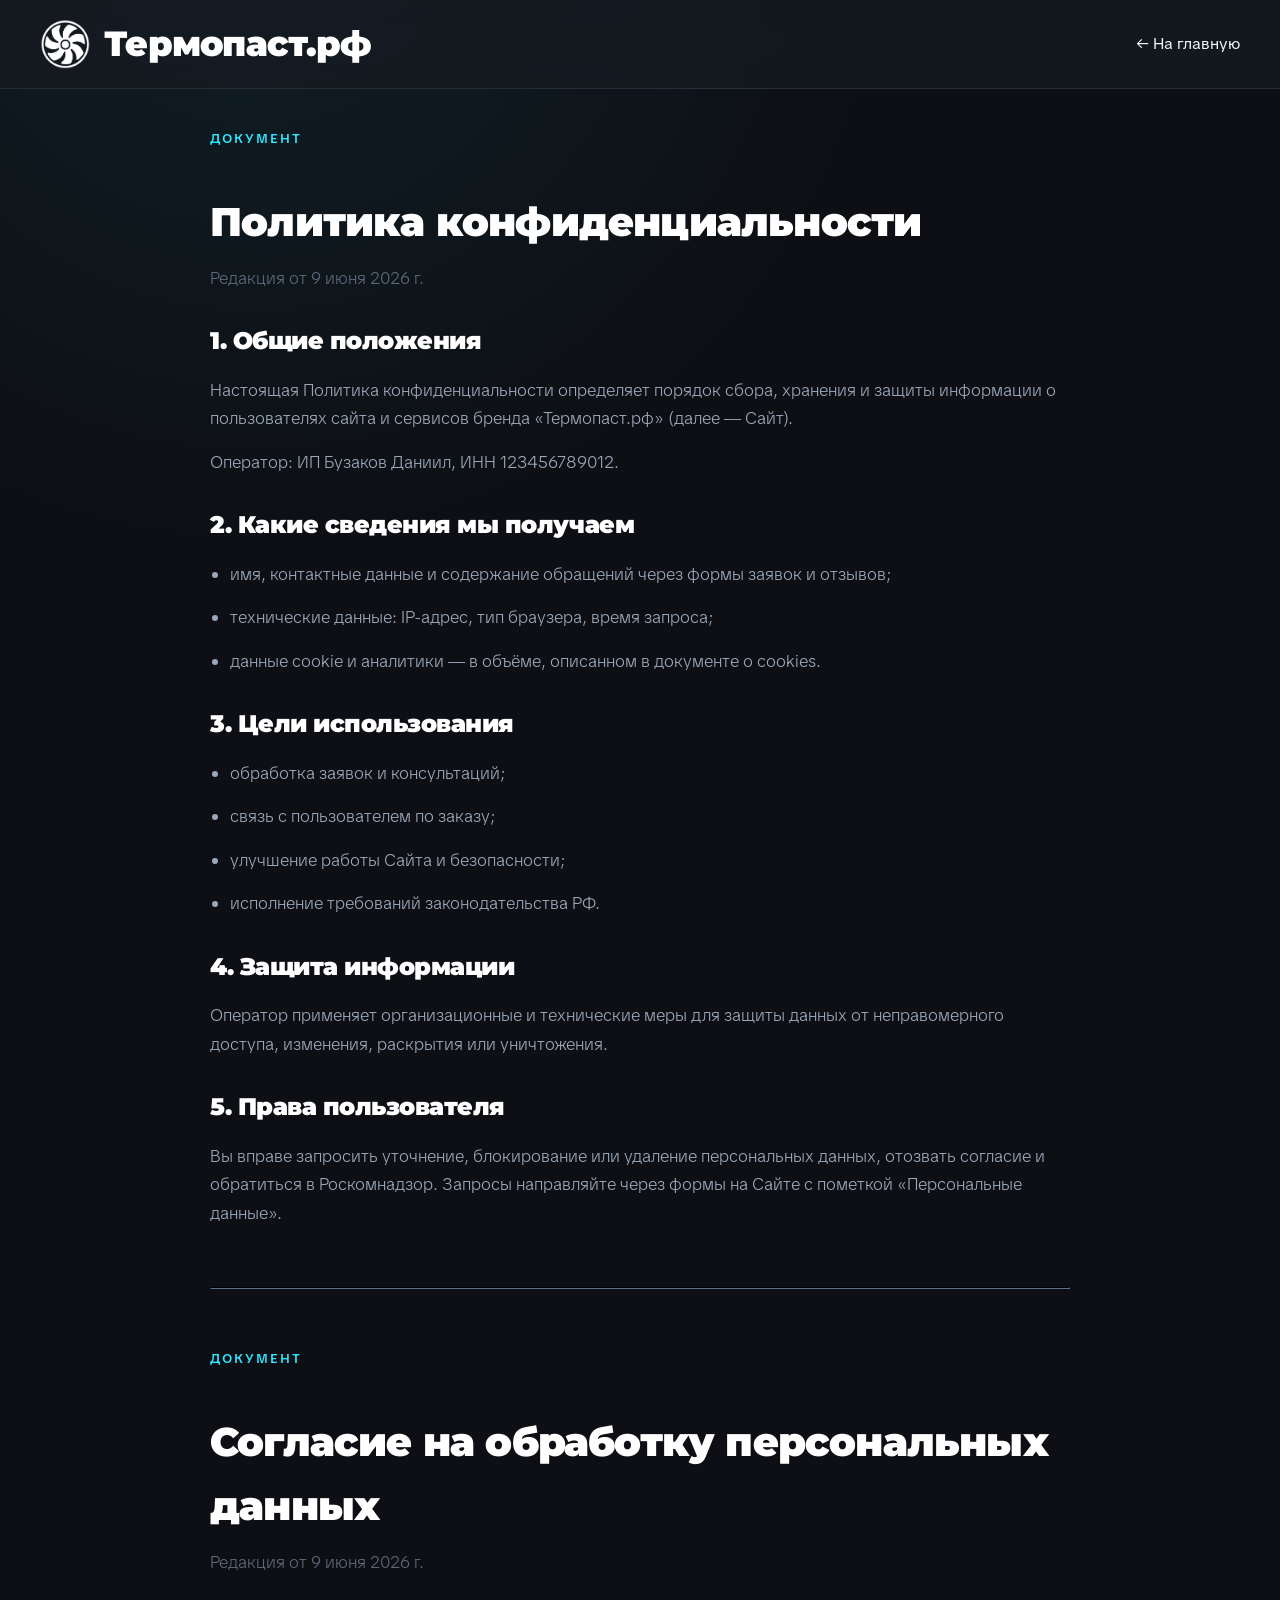
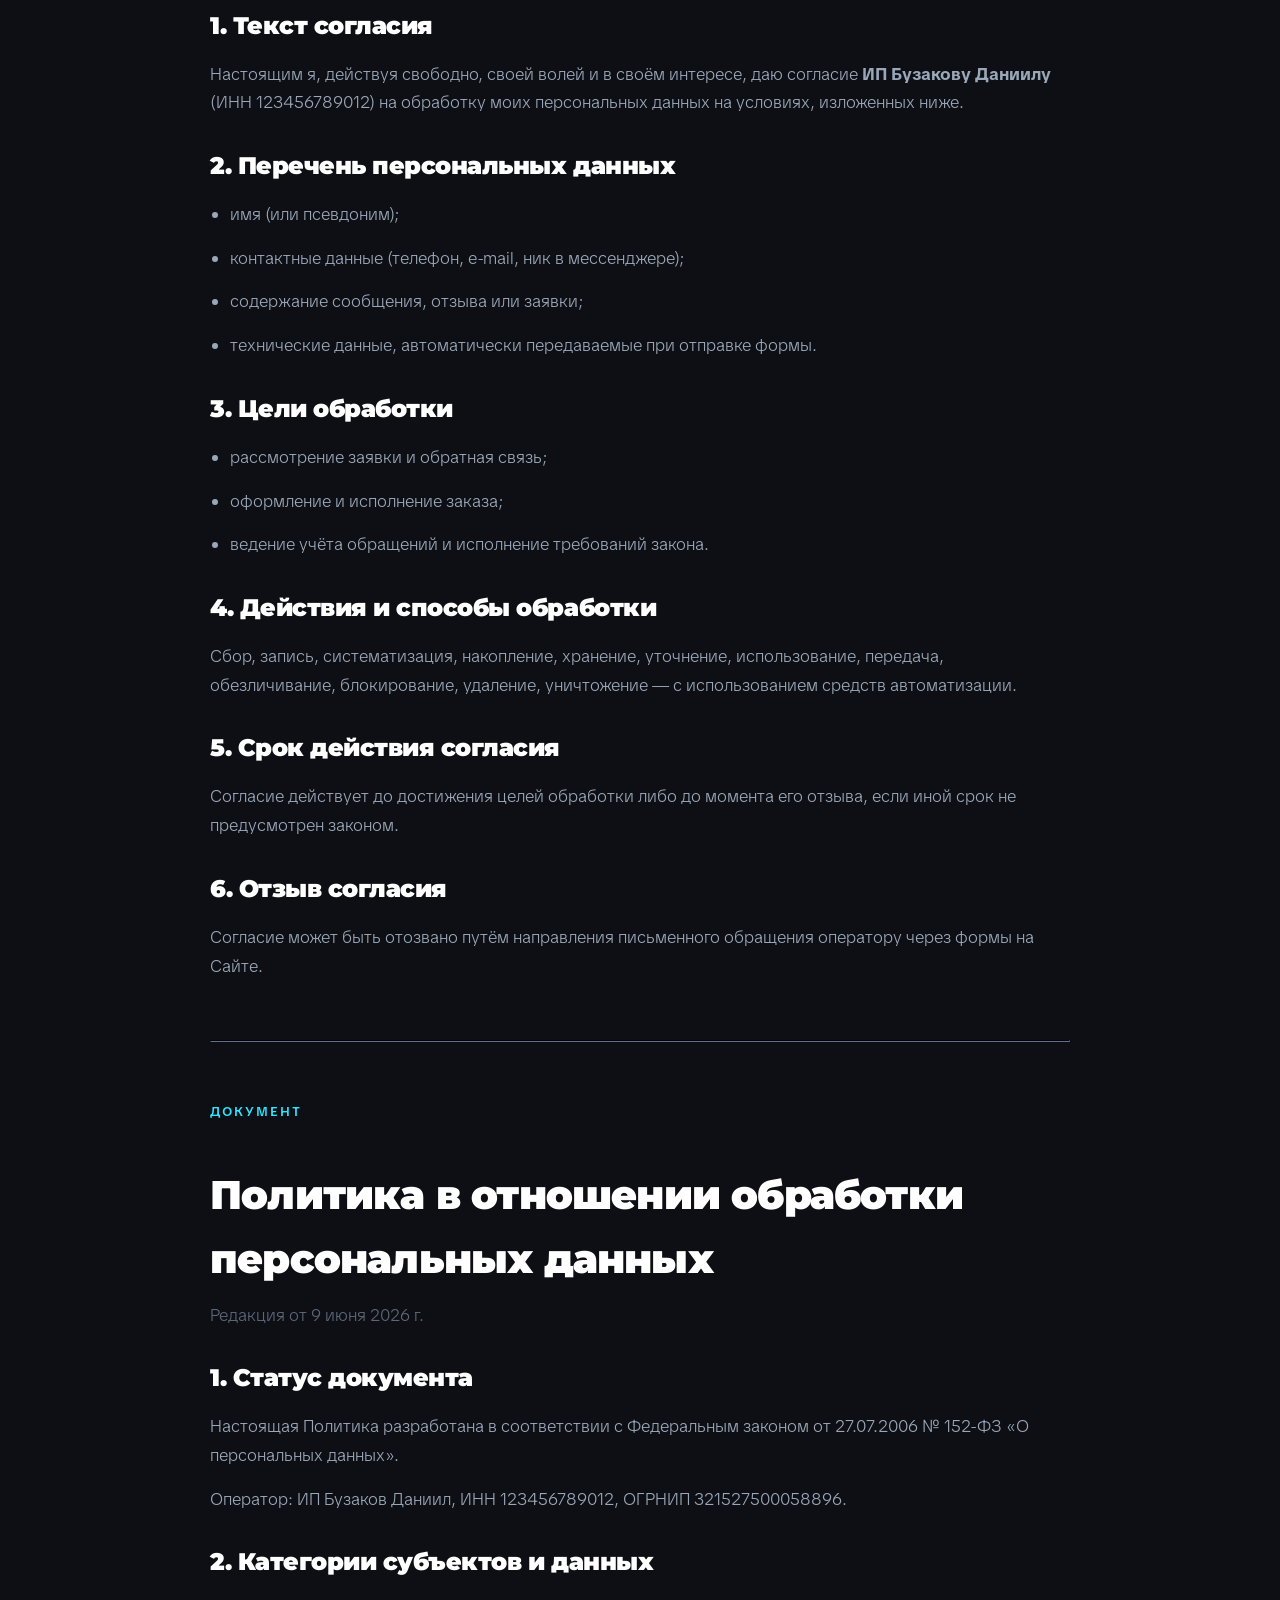
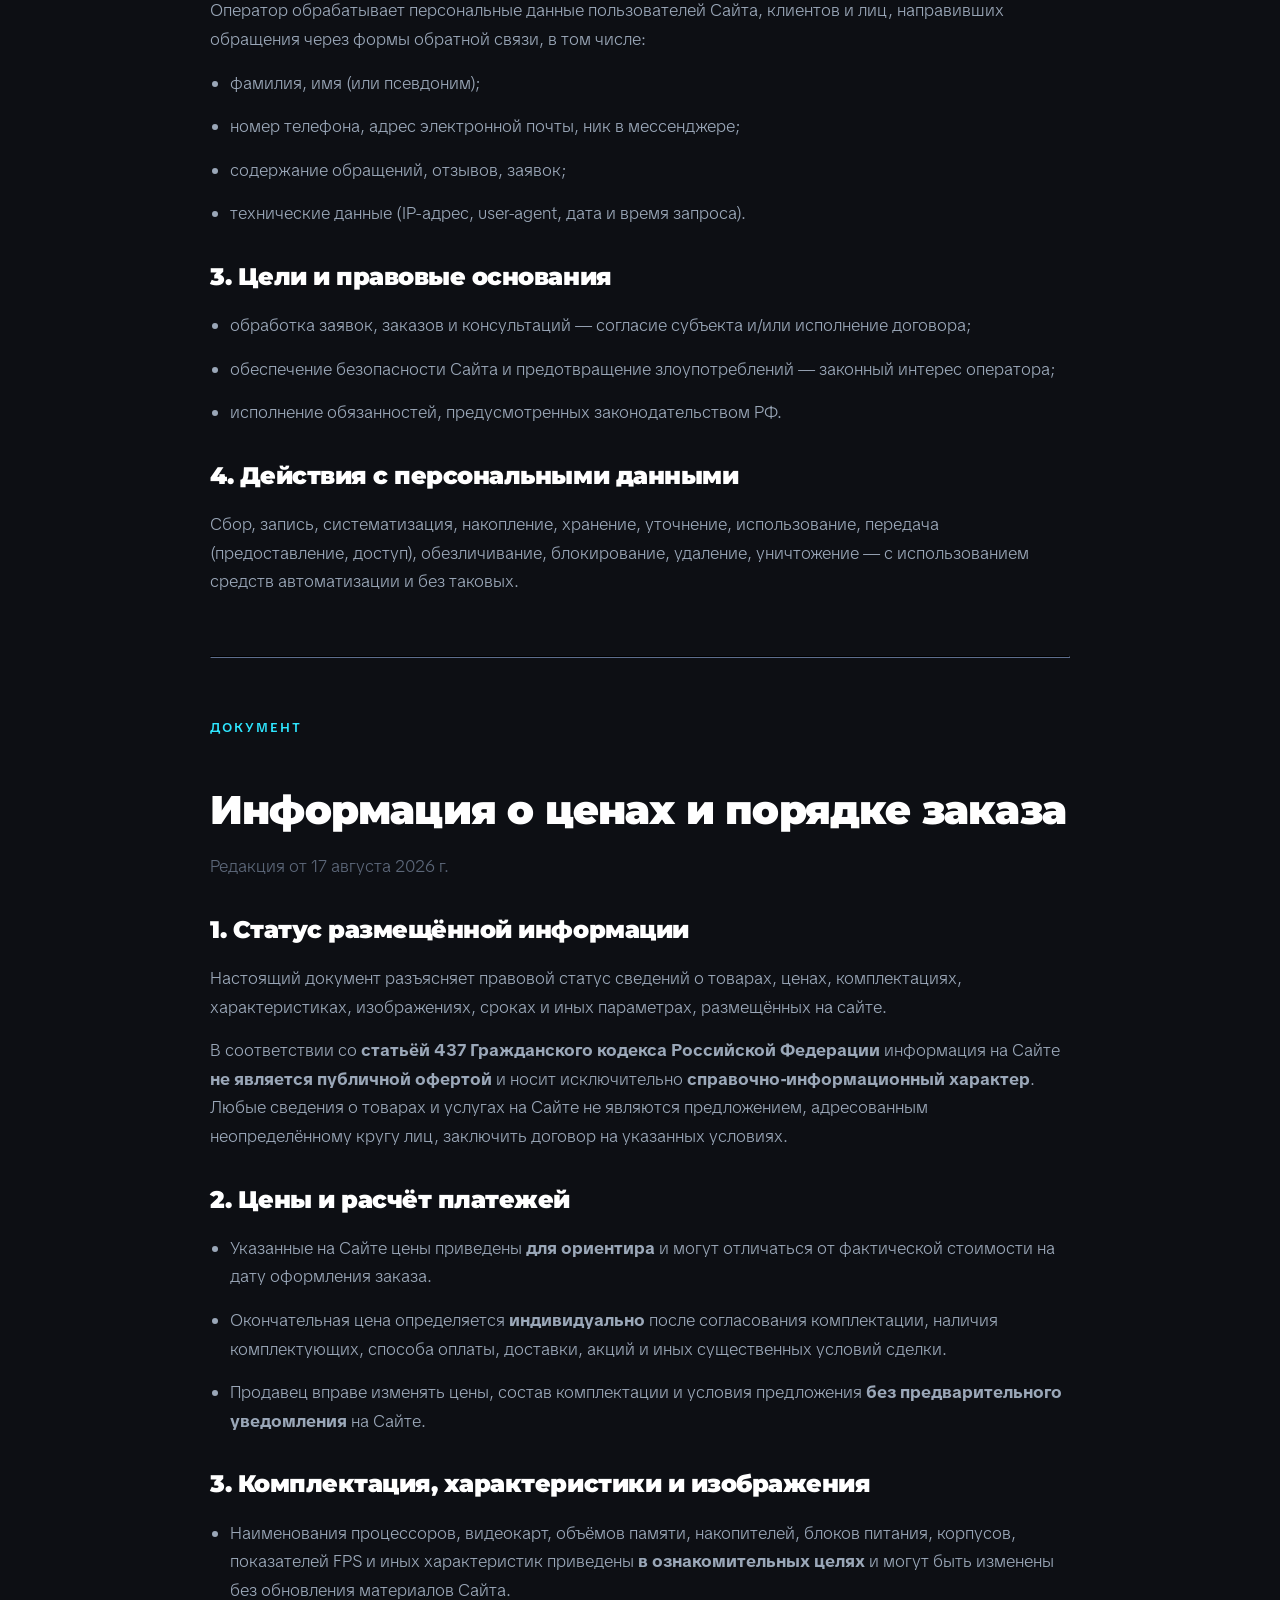
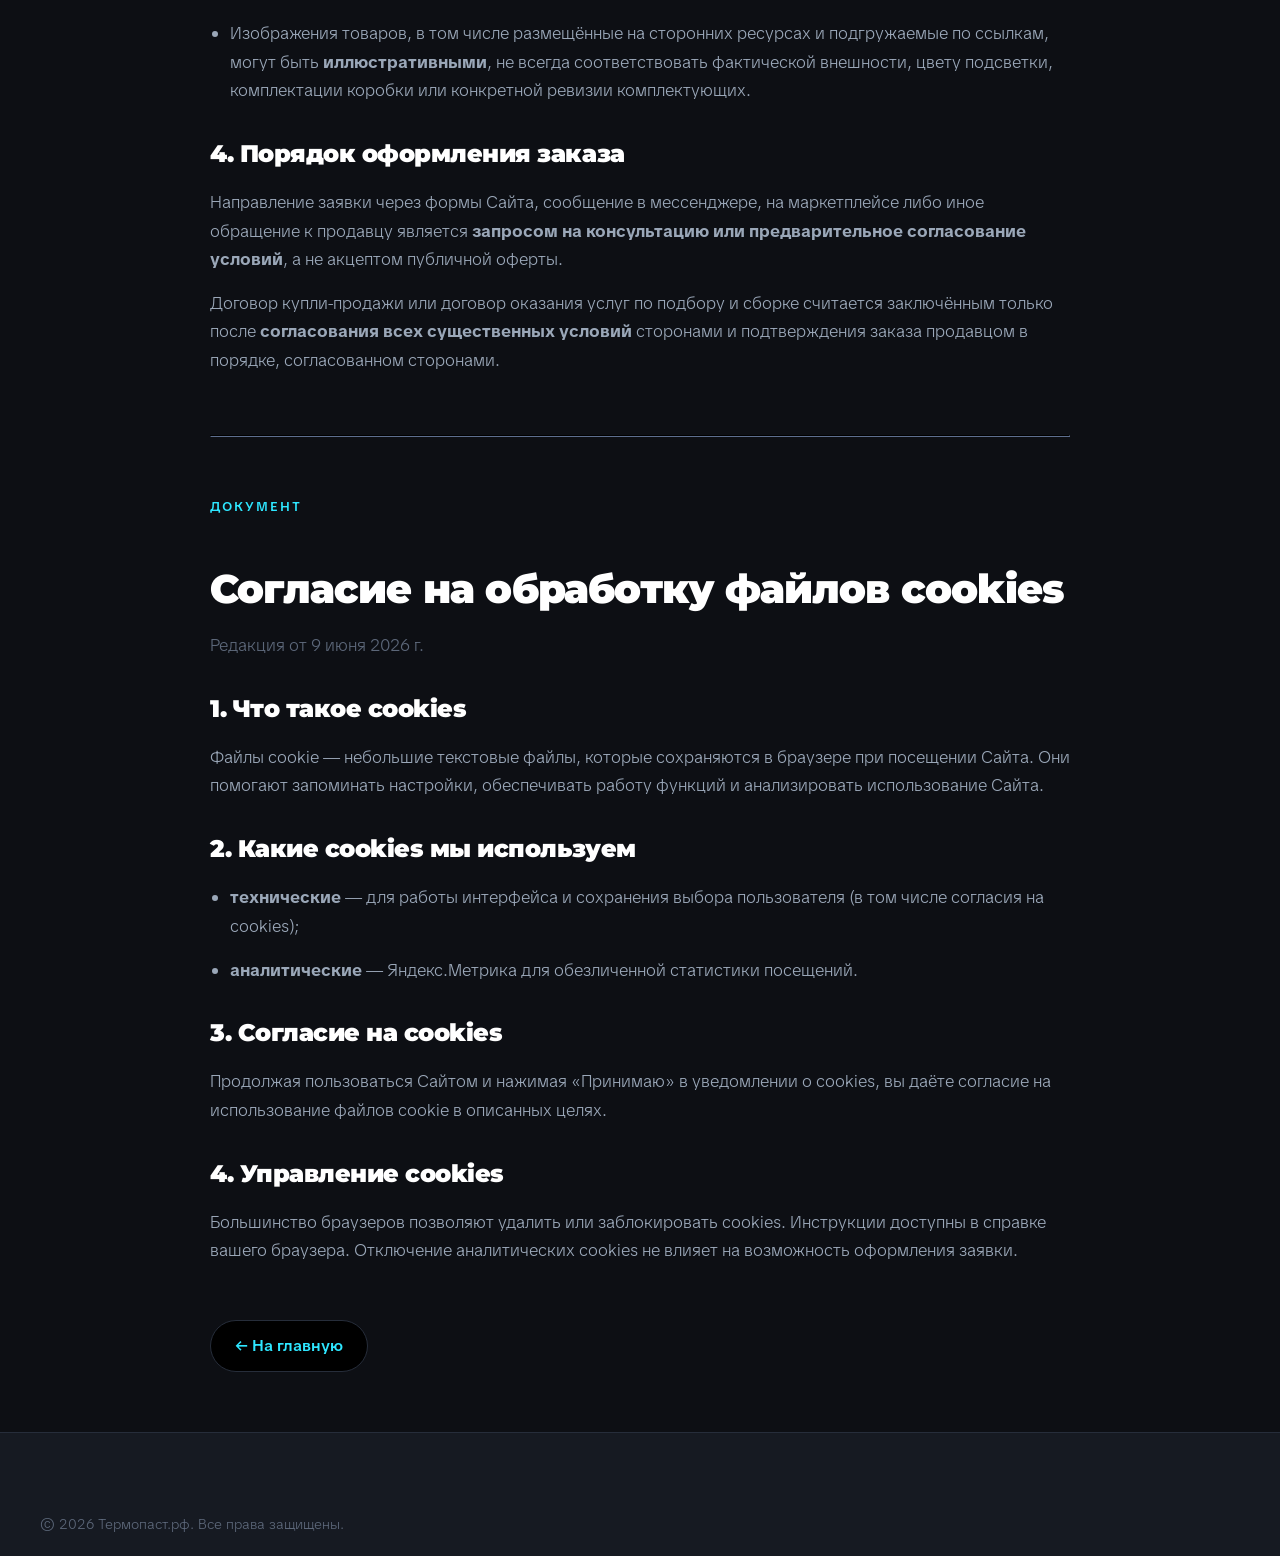
==== docs.html @ 813dd90b "Initial commit" ====
<!DOCTYPE html>
<html lang="ru">
<head>
  <meta charset="UTF-8">
  <meta name="viewport" content="width=device-width, initial-scale=1.0">
  <title>Документы — Термопаст.рф</title>
  <link rel="preconnect" href="https://fonts.googleapis.com">
  <link rel="preconnect" href="https://fonts.gstatic.com" crossorigin>
  <link href="https://fonts.googleapis.com/css2?family=Inter:wght@300;400;600&family=Montserrat:wght@800;900&family=TikTok+Sans:wght@300&display=swap" rel="stylesheet">
  <link rel="stylesheet" href="style.css">
  <style>
    .doc-page { max-width: 900px; margin: 40px auto; padding: 0 20px; color: var(--text-secondary); }
    .doc-page h1 { color: #fff; font-size: 2.5rem; margin-bottom: 10px; margin-top: 40px; }
    .doc-page h2 { color: #fff; font-size: 1.5rem; margin-top: 30px; margin-bottom: 15px; }
    .doc-page p, .doc-page li { font-size: 1.05rem; line-height: 1.7; margin-bottom: 15px; }
    .doc-page ul { padding-left: 20px; margin-bottom: 20px; }
    .doc-page a { color: var(--accent); text-decoration: none; }
    .doc-page a:hover { text-decoration: underline; }
    .doc-date { font-size: 0.9rem; color: var(--text-muted); margin-bottom: 30px; }
    /* Изменили фиолетовый на голубой */
    .doc-badge { color: var(--accent); text-transform: uppercase; letter-spacing: 2px; font-weight: 600; font-size: 0.8rem; margin-bottom: 10px; display: block; }
    .back-btn { display: inline-block; background: #000; color: #fff; padding: 12px 24px; border-radius: 30px; font-weight: 600; text-decoration: none; margin-top: 40px; border: 1px solid var(--border); transition: 0.2s; }
    .back-btn:hover { border-color: var(--accent); color: var(--accent); text-decoration: none; }
  </style>
</head>
<body>

  <header>
    <div class="header-top">
      <a href="index.html" class="logo-link">
        <img src="logo-icon.png" alt="Термопаст.рф" class="logo-img">
        <span class="logo-text">Термопаст.рф</span>
      </a>
      <div class="header-contacts">
        <a href="index.html" class="phone-link">← На главную</a>
      </div>
    </div>
  </header>

  <main class="doc-page">
    <!-- 1. Политика конфиденциальности -->
    <div id="privacy">
      <span class="doc-badge">Документ</span>
      <h1>Политика конфиденциальности</h1>
      <p class="doc-date">Редакция от 9 июня 2026 г.</p>

      <h2>1. Общие положения</h2>
      <p>Настоящая Политика конфиденциальности определяет порядок сбора, хранения и защиты информации о пользователях сайта и сервисов бренда «Термопаст.рф» (далее — Сайт).</p>
      <p>Оператор: ИП Бузаков Даниил, ИНН 123456789012.</p>

      <h2>2. Какие сведения мы получаем</h2>
      <ul>
        <li>имя, контактные данные и содержание обращений через формы заявок и отзывов;</li>
        <li>технические данные: IP-адрес, тип браузера, время запроса;</li>
        <li>данные cookie и аналитики — в объёме, описанном в документе о cookies.</li>
      </ul>

      <h2>3. Цели использования</h2>
      <ul>
        <li>обработка заявок и консультаций;</li>
        <li>связь с пользователем по заказу;</li>
        <li>улучшение работы Сайта и безопасности;</li>
        <li>исполнение требований законодательства РФ.</li>
      </ul>

      <h2>4. Защита информации</h2>
      <p>Оператор применяет организационные и технические меры для защиты данных от неправомерного доступа, изменения, раскрытия или уничтожения.</p>

      <h2>5. Права пользователя</h2>
      <p>Вы вправе запросить уточнение, блокирование или удаление персональных данных, отозвать согласие и обратиться в Роскомнадзор. Запросы направляйте через формы на Сайте с пометкой «Персональные данные».</p>
    </div>

    <hr style="border-color: var(--border); margin: 60px 0;">

    <!-- 2. Согласие на обработку -->
    <div id="consent">
      <span class="doc-badge">Документ</span>
      <h1>Согласие на обработку персональных данных</h1>
      <p class="doc-date">Редакция от 9 июня 2026 г.</p>

      <h2>1. Текст согласия</h2>
      <p>Настоящим я, действуя свободно, своей волей и в своём интересе, даю согласие <strong>ИП Бузакову Даниилу</strong> (ИНН 123456789012) на обработку моих персональных данных на условиях, изложенных ниже.</p>

      <h2>2. Перечень персональных данных</h2>
      <ul>
        <li>имя (или псевдоним);</li>
        <li>контактные данные (телефон, e-mail, ник в мессенджере);</li>
        <li>содержание сообщения, отзыва или заявки;</li>
        <li>технические данные, автоматически передаваемые при отправке формы.</li>
      </ul>

      <h2>3. Цели обработки</h2>
      <ul>
        <li>рассмотрение заявки и обратная связь;</li>
        <li>оформление и исполнение заказа;</li>
        <li>ведение учёта обращений и исполнение требований закона.</li>
      </ul>

      <h2>4. Действия и способы обработки</h2>
      <p>Сбор, запись, систематизация, накопление, хранение, уточнение, использование, передача, обезличивание, блокирование, удаление, уничтожение — с использованием средств автоматизации.</p>

      <h2>5. Срок действия согласия</h2>
      <p>Согласие действует до достижения целей обработки либо до момента его отзыва, если иной срок не предусмотрен законом.</p>

      <h2>6. Отзыв согласия</h2>
      <p>Согласие может быть отозвано путём направления письменного обращения оператору через формы на Сайте.</p>
    </div>

    <hr style="border-color: var(--border); margin: 60px 0;">

    <!-- 3. Политика в отношении обработки -->
    <div id="policy">
      <span class="doc-badge">Документ</span>
      <h1>Политика в отношении обработки персональных данных</h1>
      <p class="doc-date">Редакция от 9 июня 2026 г.</p>

      <h2>1. Статус документа</h2>
      <p>Настоящая Политика разработана в соответствии с Федеральным законом от 27.07.2006 № 152-ФЗ «О персональных данных».</p>
      <p>Оператор: ИП Бузаков Даниил, ИНН 123456789012, ОГРНИП 321527500058896.</p>

      <h2>2. Категории субъектов и данных</h2>
      <p>Оператор обрабатывает персональные данные пользователей Сайта, клиентов и лиц, направивших обращения через формы обратной связи, в том числе:</p>
      <ul>
        <li>фамилия, имя (или псевдоним);</li>
        <li>номер телефона, адрес электронной почты, ник в мессенджере;</li>
        <li>содержание обращений, отзывов, заявок;</li>
        <li>технические данные (IP-адрес, user-agent, дата и время запроса).</li>
      </ul>

      <h2>3. Цели и правовые основания</h2>
      <ul>
        <li>обработка заявок, заказов и консультаций — согласие субъекта и/или исполнение договора;</li>
        <li>обеспечение безопасности Сайта и предотвращение злоупотреблений — законный интерес оператора;</li>
        <li>исполнение обязанностей, предусмотренных законодательством РФ.</li>
      </ul>

      <h2>4. Действия с персональными данными</h2>
      <p>Сбор, запись, систематизация, накопление, хранение, уточнение, использование, передача (предоставление, доступ), обезличивание, блокирование, удаление, уничтожение — с использованием средств автоматизации и без таковых.</p>
    </div>

    <hr style="border-color: var(--border); margin: 60px 0;">

    <!-- 4. Информация о ценах -->
    <div id="info">
      <span class="doc-badge">Документ</span>
      <h1>Информация о ценах и порядке заказа</h1>
      <p class="doc-date">Редакция от 17 августа 2026 г.</p>

      <h2>1. Статус размещённой информации</h2>
      <p>Настоящий документ разъясняет правовой статус сведений о товарах, ценах, комплектациях, характеристиках, изображениях, сроках и иных параметрах, размещённых на сайте.</p>
      <p>В соответствии со <strong>статьёй 437 Гражданского кодекса Российской Федерации</strong> информация на Сайте <strong>не является публичной офертой</strong> и носит исключительно <strong>справочно-информационный характер</strong>. Любые сведения о товарах и услугах на Сайте не являются предложением, адресованным неопределённому кругу лиц, заключить договор на указанных условиях.</p>

      <h2>2. Цены и расчёт платежей</h2>
      <ul>
        <li>Указанные на Сайте цены приведены <strong>для ориентира</strong> и могут отличаться от фактической стоимости на дату оформления заказа.</li>
        <li>Окончательная цена определяется <strong>индивидуально</strong> после согласования комплектации, наличия комплектующих, способа оплаты, доставки, акций и иных существенных условий сделки.</li>
        <li>Продавец вправе изменять цены, состав комплектации и условия предложения <strong>без предварительного уведомления</strong> на Сайте.</li>
      </ul>

      <h2>3. Комплектация, характеристики и изображения</h2>
      <ul>
        <li>Наименования процессоров, видеокарт, объёмов памяти, накопителей, блоков питания, корпусов, показателей FPS и иных характеристик приведены <strong>в ознакомительных целях</strong> и могут быть изменены без обновления материалов Сайта.</li>
        <li>Изображения товаров, в том числе размещённые на сторонних ресурсах и подгружаемые по ссылкам, могут быть <strong>иллюстративными</strong>, не всегда соответствовать фактической внешности, цвету подсветки, комплектации коробки или конкретной ревизии комплектующих.</li>
      </ul>

      <h2>4. Порядок оформления заказа</h2>
      <p>Направление заявки через формы Сайта, сообщение в мессенджере, на маркетплейсе либо иное обращение к продавцу является <strong>запросом на консультацию или предварительное согласование условий</strong>, а не акцептом публичной оферты.</p>
      <p>Договор купли-продажи или договор оказания услуг по подбору и сборке считается заключённым только после <strong>согласования всех существенных условий</strong> сторонами и подтверждения заказа продавцом в порядке, согласованном сторонами.</p>
    </div>

    <hr style="border-color: var(--border); margin: 60px 0;">

    <!-- 5. Cookies -->
    <div id="cookies">
      <span class="doc-badge">Документ</span>
      <h1>Согласие на обработку файлов cookies</h1>
      <p class="doc-date">Редакция от 9 июня 2026 г.</p>

      <h2>1. Что такое cookies</h2>
      <p>Файлы cookie — небольшие текстовые файлы, которые сохраняются в браузере при посещении Сайта. Они помогают запоминать настройки, обеспечивать работу функций и анализировать использование Сайта.</p>

      <h2>2. Какие cookies мы используем</h2>
      <ul>
        <li><strong>технические</strong> — для работы интерфейса и сохранения выбора пользователя (в том числе согласия на cookies);</li>
        <li><strong>аналитические</strong> — Яндекс.Метрика для обезличенной статистики посещений.</li>
      </ul>

      <h2>3. Согласие на cookies</h2>
      <p>Продолжая пользоваться Сайтом и нажимая «Принимаю» в уведомлении о cookies, вы даёте согласие на использование файлов cookie в описанных целях.</p>

      <h2>4. Управление cookies</h2>
      <p>Большинство браузеров позволяют удалить или заблокировать cookies. Инструкции доступны в справке вашего браузера. Отключение аналитических cookies не влияет на возможность оформления заявки.</p>
    </div>

    <a href="index.html" class="back-btn">← На главную</a>
  </main>

  <footer style="margin-top: 60px;">
    <div class="footer-bottom" style="border: none;">
      <p>© 2026 Термопаст.рф. Все права защищены.</p>
    </div>
  </footer>

</body>
</html>
---- style.css ----
/* ============================================================
   RESET & TOKENS
   ============================================================ */
* { margin: 0; padding: 0; box-sizing: border-box; }

:root {
  --bg-base: #0d0f14;
  --bg-surface: #161a22;
  --bg-elevated: #1e2430;
  --accent: #2ee6ff;
  --accent-hover: #6aedff;
  --accent-glow: rgba(46, 230, 255, 0.35);
  --text-primary: #f0f4f8;
  --text-secondary: #9aa7b8;
  --text-muted: #5c6779;
  --border: #262d3a;
  --success: #3ddc84;
  --danger: #ff5470;
  --radius-sm: 8px;
  --radius-md: 14px;
  --radius-lg: 20px;
  --shadow-card: 0 8px 24px rgba(0, 0, 0, 0.45);
  --glow-accent: 0 0 20px var(--accent-glow);
}

html { scroll-behavior: smooth; }

body {
  font-family: 'TikTok Sans', 'Inter', sans-serif;
  font-weight: 300;
  background: var(--bg-base);
  color: var(--text-primary);
  line-height: 1.6;
  min-height: 100vh;
  background-image: radial-gradient(circle at 20% -10%, rgba(46,230,255,0.08), transparent 45%);
  background-attachment: fixed;
}

h1, h2, h3, .section-title, .pc-name, .logo-text, .step-num { 
  font-family: 'Montserrat', sans-serif; 
  font-weight: 900; 
  letter-spacing: -0.02em; 
}

/* ============================================================
   HEADER
   ============================================================ */
header {
  background: rgba(22, 26, 34, 0.85);
  backdrop-filter: blur(12px);
  border-bottom: 1px solid var(--border);
  position: sticky;
  top: 0;
  z-index: 50;
}
.header-top {
  display: flex;
  align-items: center;
  justify-content: space-between;
  padding: 16px 40px;
  max-width: 1400px;
  margin: 0 auto;
}
.logo-link { display: flex; align-items: center; gap: 14px; text-decoration: none; }
.logo-img { height: 50px; width: auto; }
.logo-text { font-size: 2.2rem; color: #ffffff; }
.header-nav { display: flex; gap: 24px; }
.header-nav a { color: var(--text-secondary); text-decoration: none; font-weight: 400; transition: color 0.2s; }
.header-nav a:hover { color: var(--accent); }
.header-contacts { display: flex; align-items: center; gap: 20px; }
.phone-link { color: var(--text-primary); text-decoration: none; font-weight: 400; }
.phone-link:hover { color: var(--accent); }
.messenger-link { color: var(--accent); text-decoration: none; font-weight: 400; }

.cart-icon {
  cursor: pointer; background: transparent; color: var(--accent);
  border: 1px solid var(--accent); padding: 10px 18px; border-radius: var(--radius-sm);
  font-weight: 500; transition: all 0.2s ease; user-select: none;
}
.cart-icon:hover { background: var(--accent); color: #000; box-shadow: var(--glow-accent); }

/* ============================================================
   HERO & BANNER
   ============================================================ */
.main-showcase { background: linear-gradient(180deg, rgba(46, 230, 255, 0.05) 0%, transparent 100%); padding-top: 40px; }
.hero-utp { text-align: center; padding: 40px 20px 60px; max-width: 900px; margin: 0 auto; }
.hero-utp h1 { font-size: clamp(2rem, 5vw, 3.5rem); color: #fff; margin-bottom: 20px; line-height: 1.2; }
.hero-utp p { font-size: 1.2rem; color: var(--text-secondary); margin-bottom: 30px; }

.trust-badges { display: flex; justify-content: center; gap: 20px; flex-wrap: wrap; margin-bottom: 40px; }
.badge-item { background: var(--bg-surface); border: 1px solid var(--border); padding: 10px 20px; border-radius: 50px; font-weight: 400; font-size: 0.95rem; color: var(--text-primary); display: flex; align-items: center; gap: 8px; }

.custom-build-banner { padding: 0 40px 60px; max-width: 1400px; margin: 0 auto; }
.banner-container { display: flex; align-items: center; gap: 60px; background: var(--bg-surface); border: 1px solid var(--border); border-radius: var(--radius-lg); padding: 40px; box-shadow: var(--shadow-card); }
.banner-image { flex: 1; max-width: 500px; }
.banner-image img { width: 100%; height: auto; border-radius: var(--radius-md); object-fit: contain; border: none; }
.banner-content-right { flex: 1; display: flex; flex-direction: column; align-items: flex-start; }
.banner-content-right h2 { font-size: 2.4rem; margin-bottom: 20px; color: #fff; }
.banner-content-right p { color: var(--text-secondary); margin-bottom: 16px; font-size: 1.05rem; }

.banner-btn, .submit-btn, .order-this-btn, .checkout-btn, .contact-form-btn {
  font-family: 'Montserrat', sans-serif;
  font-weight: 800;
  background: var(--accent); color: #000; border: none; padding: 16px 36px;
  font-size: 1rem; border-radius: var(--radius-sm); cursor: pointer; transition: all 0.3s ease;
}
.banner-btn:hover, .submit-btn:hover:not(:disabled), .order-this-btn:hover, .checkout-btn:hover, .contact-form-btn:hover {
  background: var(--accent-hover); box-shadow: var(--glow-accent); transform: translateY(-2px);
}

/* ============================================================
   КАТАЛОГ
   ============================================================ */
main { padding: 40px; max-width: 1400px; margin: 0 auto; }
.hero { padding: 20px 40px 40px; text-align: center; }
.hero h2 { font-size: clamp(1.8rem, 4vw, 2.8rem); color: #fff; margin-bottom: 16px; }
.hero p { font-size: 1.1rem; color: var(--text-secondary); }

.filters { display: flex; gap: 10px; margin-bottom: 40px; flex-wrap: wrap; justify-content: center; }
.filters button {
  padding: 10px 22px; background: var(--bg-surface); color: var(--text-secondary);
  border: 1px solid var(--border); border-radius: var(--radius-sm); cursor: pointer;
  font-weight: 400; font-size: 0.95rem; transition: all 0.2s ease;
}
.filters button:hover { color: var(--text-primary); border-color: var(--text-muted); }
.filters button.active { background: var(--accent); color: #000; border-color: var(--accent); box-shadow: var(--glow-accent); }

.tier-section { margin-bottom: 64px; }
.tier-title { font-size: 1.8rem; margin-bottom: 24px; padding-left: 16px; border-left: 4px solid var(--accent); text-transform: uppercase; }
.grid { display: grid; grid-template-columns: repeat(auto-fill, minmax(320px, 1fr)); gap: 30px; }

/* Карточки */
.pc-card { background: #000; border-radius: 24px; overflow: hidden; display: flex; flex-direction: column; cursor: pointer; transition: transform 0.3s, box-shadow 0.3s; }
.pc-card:hover { transform: translateY(-8px); box-shadow: 0 12px 30px rgba(46, 230, 255, 0.15); }
.pc-card-top { background: #fff; color: #000; padding: 24px; text-align: center; position: relative; border-radius: 24px; }
.brand-logo { position: absolute; top: 20px; right: 20px; font-weight: 800; font-size: 0.8rem; padding: 4px 8px; border: 2px solid #000; border-radius: 6px; text-transform: uppercase; }
.brand-logo.intel { color: #0071c5; border-color: #0071c5; }
.brand-logo.amd { color: #ed1c24; border-color: #ed1c24; }
.pc-image { width: 100%; max-width: 220px; height: 220px; margin: 0 auto 20px; object-fit: contain; }
.pc-series { font-size: 0.75rem; letter-spacing: 2px; color: #888; text-transform: uppercase; font-weight: 400; margin-bottom: 8px; font-family: 'Inter', sans-serif; }
.pc-name { font-size: 2rem; margin-bottom: 12px; }
.pc-price { font-size: 1.2rem; font-weight: 400; }
.pc-card-bottom { padding: 24px; display: flex; flex-direction: column; gap: 12px; }
.buy-btn, .details-btn { font-family: 'Montserrat', sans-serif; font-weight: 800; background: var(--accent); color: #000; border: none; padding: 16px; border-radius: 12px; font-size: 1rem; cursor: pointer; display: flex; justify-content: center; align-items: center; gap: 8px; transition: background 0.2s, box-shadow 0.2s; }
.buy-btn:hover, .details-btn:hover { background: var(--accent-hover); box-shadow: var(--glow-accent); }

.fps-block { display: flex; align-items: center; gap: 16px; background: #111; padding: 16px; border-radius: 16px; margin-top: 10px; }
.fps-circle { width: 60px; height: 60px; border-radius: 50%; border: 4px solid var(--accent); display: flex; flex-direction: column; align-items: center; justify-content: center; font-weight: 800; font-size: 1.2rem; color: #fff; flex-shrink: 0; }
.fps-circle small { font-size: 0.6rem; color: #888; font-weight: 600; }
.fps-text { display: flex; flex-direction: column; flex: 1; }
.fps-text strong { color: #fff; font-size: 0.95rem; font-weight: 500; }
.fps-text span { color: #888; font-size: 0.8rem; }
.help-icon { width: 24px; height: 24px; border: 1px solid #444; border-radius: 50%; display: flex; align-items: center; justify-content: center; color: #888; font-size: 0.8rem; cursor: help; }

.mini-specs { display: flex; flex-direction: column; gap: 12px; margin-top: 10px; }
.mini-spec-row { display: flex; align-items: flex-start; gap: 12px; }
.spec-icon-img { width: 32px; height: 32px; object-fit: contain; flex-shrink: 0; }
.spec-info { display: flex; flex-direction: column; }
.spec-info span { font-size: 0.7rem; color: #888; text-transform: uppercase; letter-spacing: 1px; }
.spec-info strong { font-size: 0.9rem; color: #fff; font-weight: 400; }

/* ============================================================
   СЕКЦИИ
   ============================================================ */
.section-title { text-align: center; font-size: 2.2rem; color: #fff; margin-bottom: 48px; }

.why-us { padding: 80px 40px; max-width: 1200px; margin: 0 auto; }
.why-grid { display: grid; grid-template-columns: repeat(auto-fit, minmax(300px, 1fr)); gap: 30px; }
.why-card { background: var(--bg-surface); border: 1px solid var(--border); border-radius: var(--radius-md); padding: 32px; }
.why-card h3 { color: var(--accent); font-size: 1.4rem; margin-bottom: 16px; }
.why-card p { color: var(--text-secondary); }

/* ЭТАПЫ РАБОТЫ */
.how-we-build { padding: 80px 40px; background: rgba(255, 255, 255, 0.02); border-top: 1px solid var(--border); border-bottom: 1px solid var(--border); }
.how-container { max-width: 1200px; margin: 0 auto; display: flex; align-items: center; gap: 60px; }
.how-text { flex: 1; }
.how-image { flex: 1; }
.how-image img { width: 100%; border-radius: var(--radius-lg); box-shadow: var(--shadow-card); object-fit: cover; }
.steps-list { display: flex; flex-direction: column; gap: 24px; }
.step-item { background: var(--bg-surface); border: 1px solid var(--border); padding: 24px; border-radius: var(--radius-md); transition: border-color 0.2s; }
.step-item:hover { border-color: var(--accent); }
.step-item h4 { font-family: 'Montserrat', sans-serif; font-weight: 800; font-size: 1.2rem; color: #fff; margin-bottom: 8px; }
.step-item h4 span { color: var(--accent); margin-right: 8px; }
.step-item p { color: var(--text-secondary); font-size: 0.95rem; }

/* ГАРАНТИЯ */
.warranty-section { padding: 80px 40px; max-width: 1200px; margin: 0 auto; }
.warranty-container { display: flex; align-items: center; gap: 60px; }
.warranty-image { flex: 1; }
.warranty-image img { width: 100%; border-radius: var(--radius-lg); box-shadow: var(--shadow-card); object-fit: cover; }
.warranty-content { flex: 1; background: var(--bg-surface); border: 1px solid var(--border); padding: 40px; border-radius: var(--radius-md); }
.warranty-content p { margin-bottom: 16px; color: var(--text-secondary); font-size: 1.05rem; }
.warranty-content strong { color: var(--accent); font-weight: 600; }

.reviews-section { padding: 80px 40px; max-width: 1200px; margin: 0 auto; }
.reviews-grid { display: grid; grid-template-columns: repeat(auto-fit, minmax(300px, 1fr)); gap: 30px; }
.review-card { background: var(--bg-surface); border: 1px solid var(--border); border-radius: var(--radius-md); padding: 32px; }
.review-card p { color: var(--text-secondary); font-style: italic; margin-bottom: 16px; font-size: 1.05rem; }
.review-card span { color: var(--accent); font-weight: 500; font-size: 0.9rem; }

.faq-section { padding: 80px 40px; max-width: 900px; margin: 0 auto; }
.faq-list details { background: var(--bg-surface); border: 1px solid var(--border); border-radius: var(--radius-sm); margin-bottom: 12px; padding: 20px; cursor: pointer; }
.faq-list summary { font-weight: 500; color: #fff; font-size: 1.1rem; list-style: none; display: flex; justify-content: space-between; }
.faq-list summary::after { content: '+'; color: var(--accent); font-size: 1.5rem; }
.faq-list details[open] summary::after { content: '-'; }
.faq-list details p { margin-top: 16px; color: var(--text-secondary); font-size: 1.05rem; }

/* ============================================================
   КОРЗИНА
   ============================================================ */
.cart-sidebar {
  position: fixed; top: 0; right: -420px; width: 380px; max-width: 92vw; height: 100vh;
  background: var(--bg-surface); border-left: 1px solid var(--border); padding: 32px 28px;
  overflow-y: auto; transition: right 0.35s; z-index: 300; box-shadow: -12px 0 40px rgba(0, 0, 0, 0.5);
}
.cart-sidebar.open { right: 0; }
.cart-close { position: absolute; top: 20px; right: 20px; background: none; border: none; color: var(--text-muted); font-size: 2rem; cursor: pointer; transition: color 0.2s; }
.cart-close:hover { color: var(--danger); }
.cart-sidebar h2 { font-size: 1.4rem; margin-bottom: 24px; padding-bottom: 16px; border-bottom: 1px solid var(--border); }
.cart-item { display: flex; justify-content: space-between; align-items: center; gap: 12px; padding: 12px 0; border-bottom: 1px solid var(--border); font-size: 0.95rem; }
.cart-item .rm { background: var(--danger); color: #fff; border: none; width: 24px; height: 24px; border-radius: 50%; cursor: pointer; margin-left: 8px; font-weight: 700; display: inline-flex; justify-content: center; align-items: center; }
.cart-total { margin-top: 24px; padding-top: 20px; border-top: 1px solid var(--border); font-size: 1.3rem; font-weight: 500; color: var(--accent); }
.checkout-btn { margin-top: 24px; width: 100%; }

/* ============================================================
   МОДАЛЬНОЕ ОКНО И ПАНЕЛЬ
   ============================================================ */
.product-detail-panel {
  position: fixed; top: 0; right: -500px; width: 450px; max-width: 100vw; height: 100vh;
  background: var(--bg-surface); border-left: 1px solid var(--border); padding: 32px;
  overflow-y: auto; transition: right 0.4s cubic-bezier(0.4, 0, 0.2, 1); z-index: 200; box-shadow: -12px 0 40px rgba(0, 0, 0, 0.5);
}
.product-detail-panel.open { right: 0; }
.close-detail { position: absolute; top: 24px; right: 24px; background: var(--bg-elevated); border: 1px solid var(--border); border-radius: 50%; width: 40px; height: 40px; display: flex; align-items: center; justify-content: center; color: var(--text-primary); font-size: 1.5rem; cursor: pointer; z-index: 10; }
.close-detail:hover { color: var(--danger); border-color: var(--danger); }
.detail-image { width: 100%; height: 250px; object-fit: contain; background: #fff; border-radius: var(--radius-md); margin-bottom: 24px; }
.detail-brand { font-size: 0.8rem; letter-spacing: 2px; color: var(--text-secondary); text-transform: uppercase; margin-bottom: 8px; }
.detail-name { font-size: 2.5rem; margin-bottom: 12px; color: #fff; }
.detail-price { font-size: 1.8rem; font-weight: 500; color: var(--accent); margin-bottom: 32px; }
.detail-desc h3, .detail-specs h3 { font-size: 1.2rem; margin-bottom: 16px; color: #fff; border-bottom: 1px solid var(--border); padding-bottom: 8px; }
.detail-desc p { color: var(--text-secondary); font-size: 0.95rem; line-height: 1.6; margin-bottom: 24px; }
.detail-spec-row { display: flex; justify-content: space-between; padding: 12px 0; border-bottom: 1px solid var(--border); font-size: 0.95rem; }
.detail-spec-row span { color: var(--text-secondary); }
.detail-spec-row strong { color: #fff; text-align: right; font-weight: 500; }
.detail-actions { display: flex; flex-direction: column; gap: 12px; margin-top: 24px; }

.modal-overlay { position: fixed; top: 0; left: 0; width: 100vw; height: 100vh; background: rgba(0, 0, 0, 0.7); backdrop-filter: blur(4px); display: flex; justify-content: center; align-items: center; z-index: 1000; padding: 20px; }
.modal-overlay[hidden] { display: none !important; }
.modal-content { background: var(--bg-surface); border: 1px solid var(--border); border-radius: var(--radius-lg); padding: 32px; width: 100%; max-width: 500px; max-height: 90vh; overflow-y: auto; position: relative; }
.modal-close { position: absolute; top: 16px; right: 16px; background: none; border: none; color: var(--text-muted); font-size: 1.5rem; cursor: pointer; }
.modal-close:hover { color: var(--danger); }
.modal-content h3 { font-size: 1.5rem; margin-bottom: 8px; color: #fff; }
.modal-subtitle { color: var(--text-secondary); font-size: 0.95rem; margin-bottom: 24px; }
.selected-product-info { background: var(--bg-elevated); border: 1px solid var(--accent); padding: 16px; border-radius: var(--radius-sm); margin-bottom: 24px; display: flex; flex-direction: column; gap: 4px; }
.selected-product-info span { font-size: 0.8rem; color: var(--text-secondary); text-transform: uppercase; }
.selected-product-info strong { font-size: 1.1rem; color: var(--accent); font-weight: 500; }

.order-form .form-group { margin-bottom: 18px; }
.order-form label { display: block; font-size: 0.95rem; color: var(--text-secondary); margin-bottom: 6px; }
.order-form input, .order-form textarea, .order-form select { width: 100%; padding: 12px 14px; background: var(--bg-elevated); border: 1px solid var(--border); border-radius: var(--radius-sm); color: var(--text-primary); font-family: 'TikTok Sans', 'Inter', sans-serif; font-weight: 300; font-size: 0.95rem; }
.order-form input:focus, .order-form textarea:focus, .order-form select:focus { outline: none; border-color: var(--accent); }
.order-form select { cursor: pointer; appearance: none; background-image: url("data:image/svg+xml;charset=UTF-8,%3csvg xmlns='http://www.w3.org/2000/svg' viewBox='0 0 24 24' fill='none' stroke='%239aa7b8' stroke-width='2' stroke-linecap='round' stroke-linejoin='round'%3e%3cpolyline points='6 9 12 15 18 9'%3e%3c/polyline%3e%3c/svg%3e"); background-repeat: no-repeat; background-position: right 14px center; background-size: 16px; }

.form-checkbox-wrapper { margin-top: 24px; display: flex; flex-direction: column; gap: 16px; }
.form-checkbox { display: flex; align-items: center; gap: 12px; cursor: pointer; }
.form-checkbox input[type="checkbox"] { appearance: none; width: 20px; height: 20px; border: 2px solid var(--border); border-radius: 4px; background: var(--bg-elevated); cursor: pointer; position: relative; flex-shrink: 0; margin: 0; }
.form-checkbox input[type="checkbox"]:checked { background: var(--accent); border-color: var(--accent); }
.form-checkbox input[type="checkbox"]:checked::after { content: '✔'; position: absolute; top: 50%; left: 50%; transform: translate(-50%, -50%); color: #000; font-size: 14px; }
.form-checkbox label { font-size: 0.9rem; color: var(--text-secondary); cursor: pointer; margin: 0; line-height: 1.2; }

.submit-btn:disabled { background: var(--border); color: var(--text-muted); cursor: not-allowed; box-shadow: none; transform: none; }
.form-success { margin-top: 16px; padding: 12px 16px; background: rgba(61, 220, 132, 0.15); border: 1px solid var(--success); border-radius: var(--radius-sm); color: var(--success); font-weight: 500; text-align: center; }

/* ============================================================
   ФУТЕР
   ============================================================ */
footer { background: var(--bg-surface); border-top: 1px solid var(--border); padding: 60px 40px 20px; }
.footer-content { max-width: 1200px; margin: 0 auto; display: grid; grid-template-columns: repeat(auto-fit, minmax(250px, 1fr)); gap: 40px; margin-bottom: 40px; }
.footer-col h4 { color: #fff; font-size: 1.2rem; margin-bottom: 20px; font-family: 'Montserrat', sans-serif; font-weight: 800; }
.footer-col p, .footer-col a { color: var(--text-secondary); text-decoration: none; display: block; margin-bottom: 10px; font-size: 0.95rem; }
.footer-col a:hover { color: var(--accent); }
.footer-social { display: flex; gap: 16px; margin-top: 16px; }
.footer-social a { color: var(--accent); font-weight: 500; }
.footer-bottom { max-width: 1200px; margin: 0 auto; padding-top: 20px; border-top: 1px solid var(--border); display: flex; justify-content: space-between; align-items: center; color: var(--text-muted); font-size: 0.9rem; }
.up-btn { color: var(--text-primary); text-decoration: none; font-weight: 500; }
.up-btn:hover { color: var(--accent); }

/* Скроллбар и адаптив */
::-webkit-scrollbar { width: 10px; }
::-webkit-scrollbar-track { background: var(--bg-base); }
::-webkit-scrollbar-thumb { background: var(--border); border-radius: 5px; }
::-webkit-scrollbar-thumb:hover { background: var(--text-muted); }

@media (max-width: 1000px) {
  .header-nav, .messenger-link { display: none; }
}
@media (max-width: 900px) {
  .header-top { flex-wrap: wrap; gap: 16px; justify-content: center; }
  .banner-container, .how-container, .warranty-container { flex-direction: column; padding: 24px; gap: 32px; }
  .banner-content-right { align-items: center; text-align: center; }
  .custom-build-banner { padding: 0 20px 40px; }
  .how-image, .warranty-image { order: -1; /* Фото всегда сверху на мобильных */ }
  .product-detail-panel { width: 100%; right: -100%; }
  .footer-bottom { flex-direction: column; gap: 16px; text-align: center; }
}
@media (max-width: 768px) {
  .logo-img { height: 40px; }
  .logo-text { font-size: 1.5rem; }
  .hero-utp h1 { font-size: 1.8rem; }
  .trust-badges { flex-direction: column; align-items: center; }
  main { padding: 24px 20px; }
  .tier-title { font-size: 1.4rem; }
  .grid { grid-template-columns: 1fr; gap: 16px; }
  .why-us, .how-we-build, .warranty-section, .reviews-section, .faq-section { padding: 40px 20px; }
  .section-title { font-size: 1.8rem; }
  .cart-sidebar { padding: 24px 20px; }
  .modal-content { padding: 24px 20px; }
}
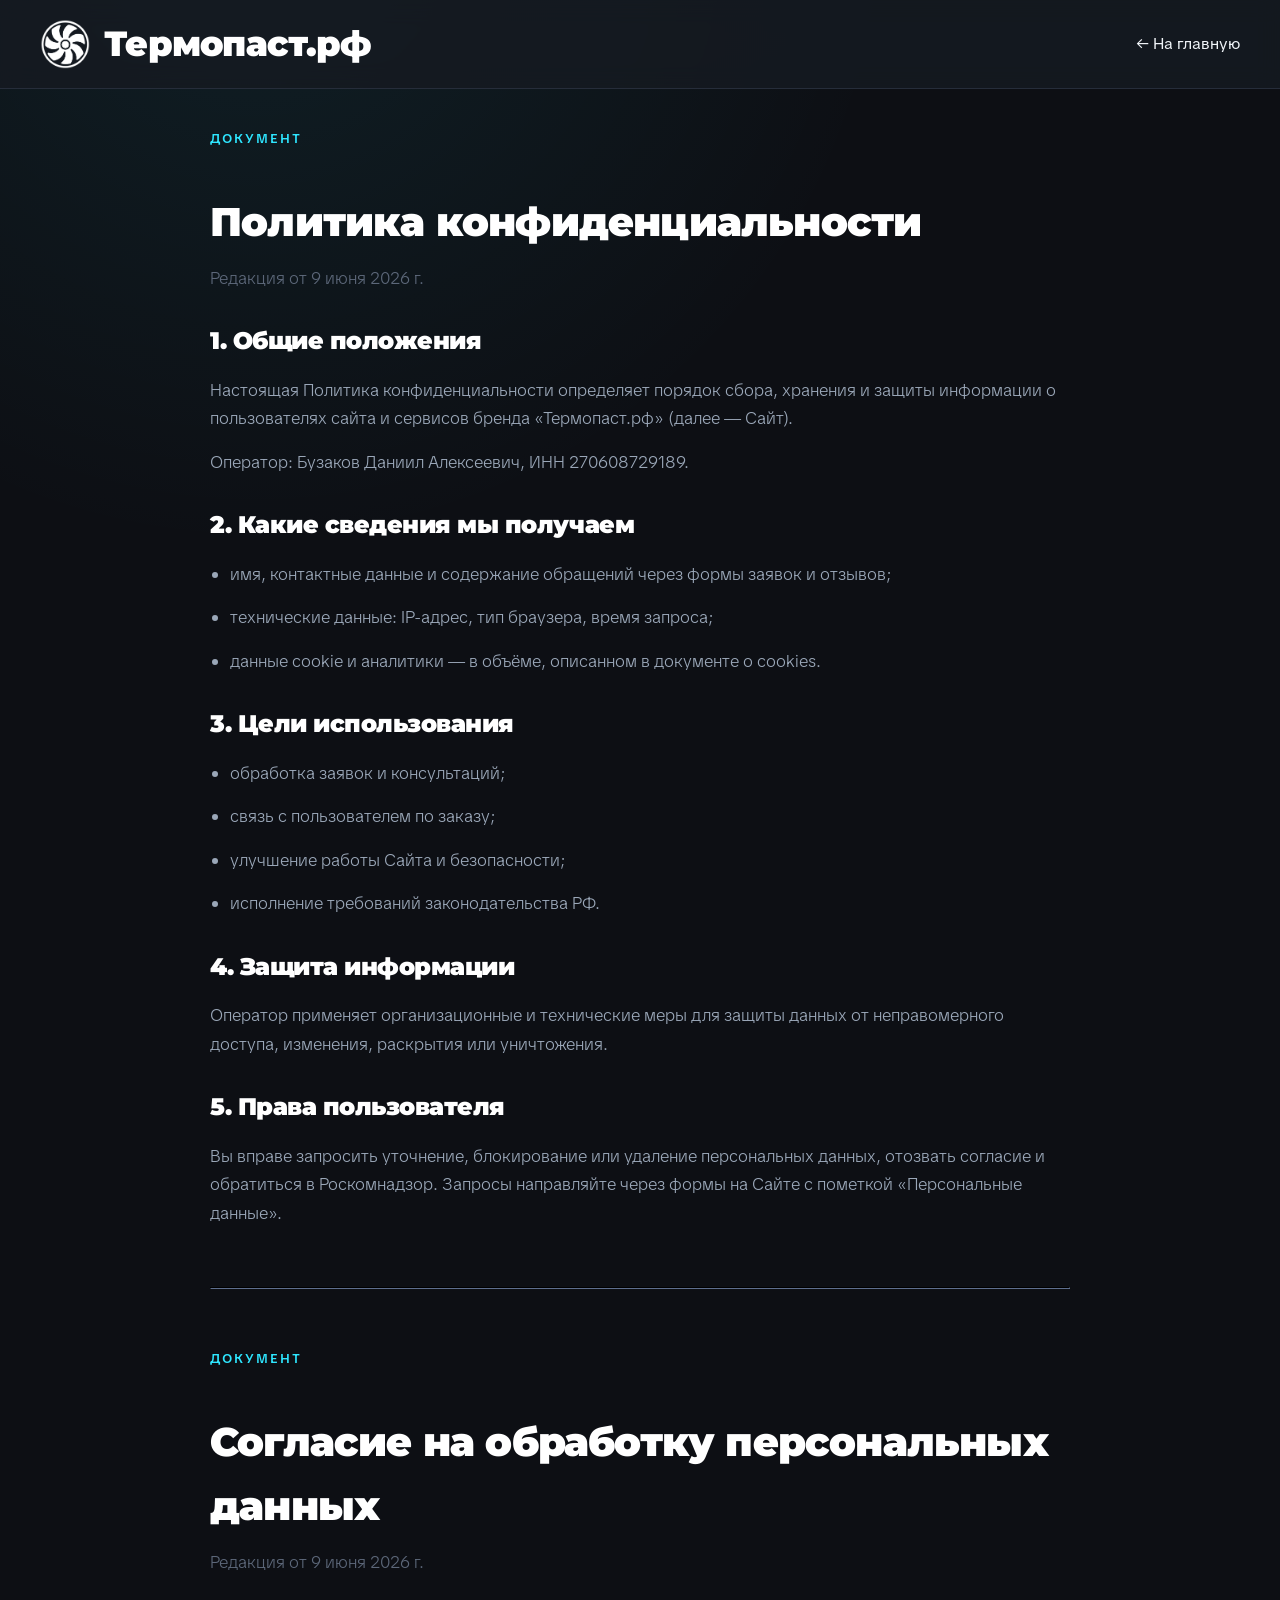
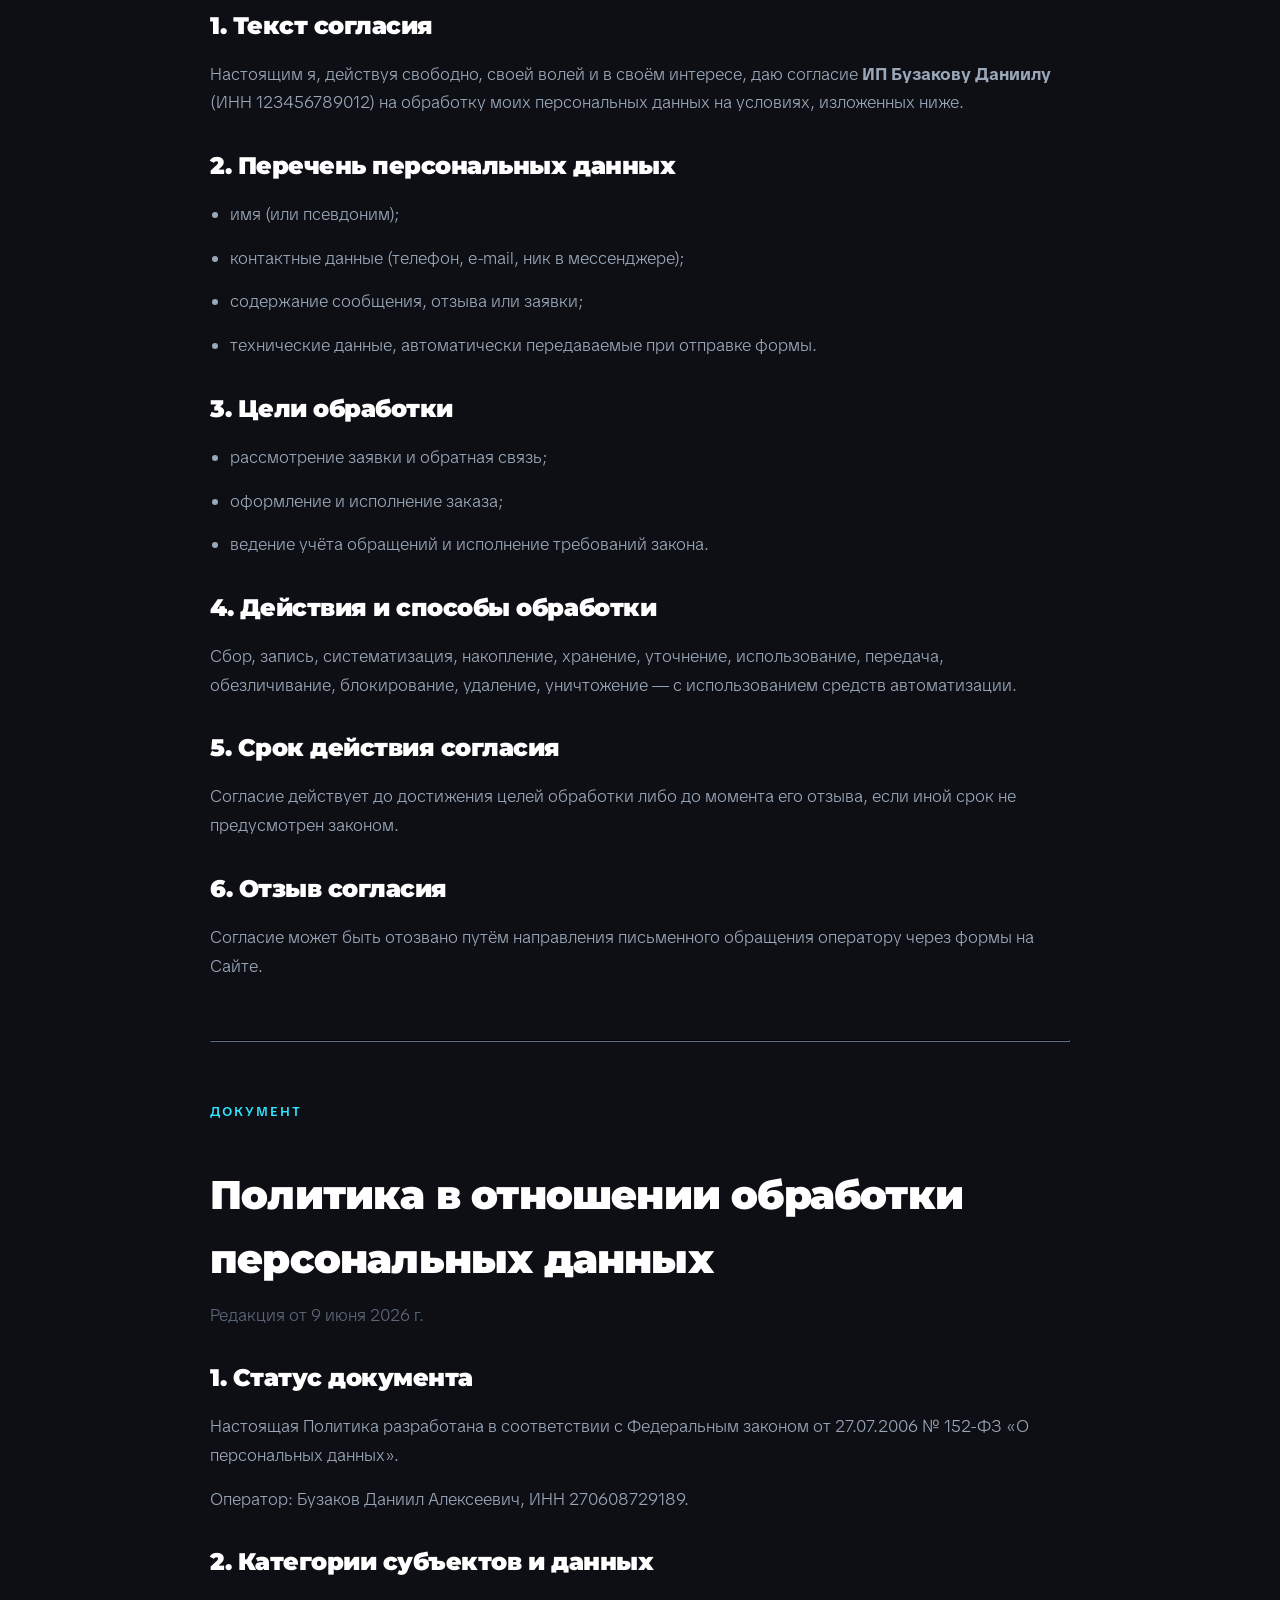
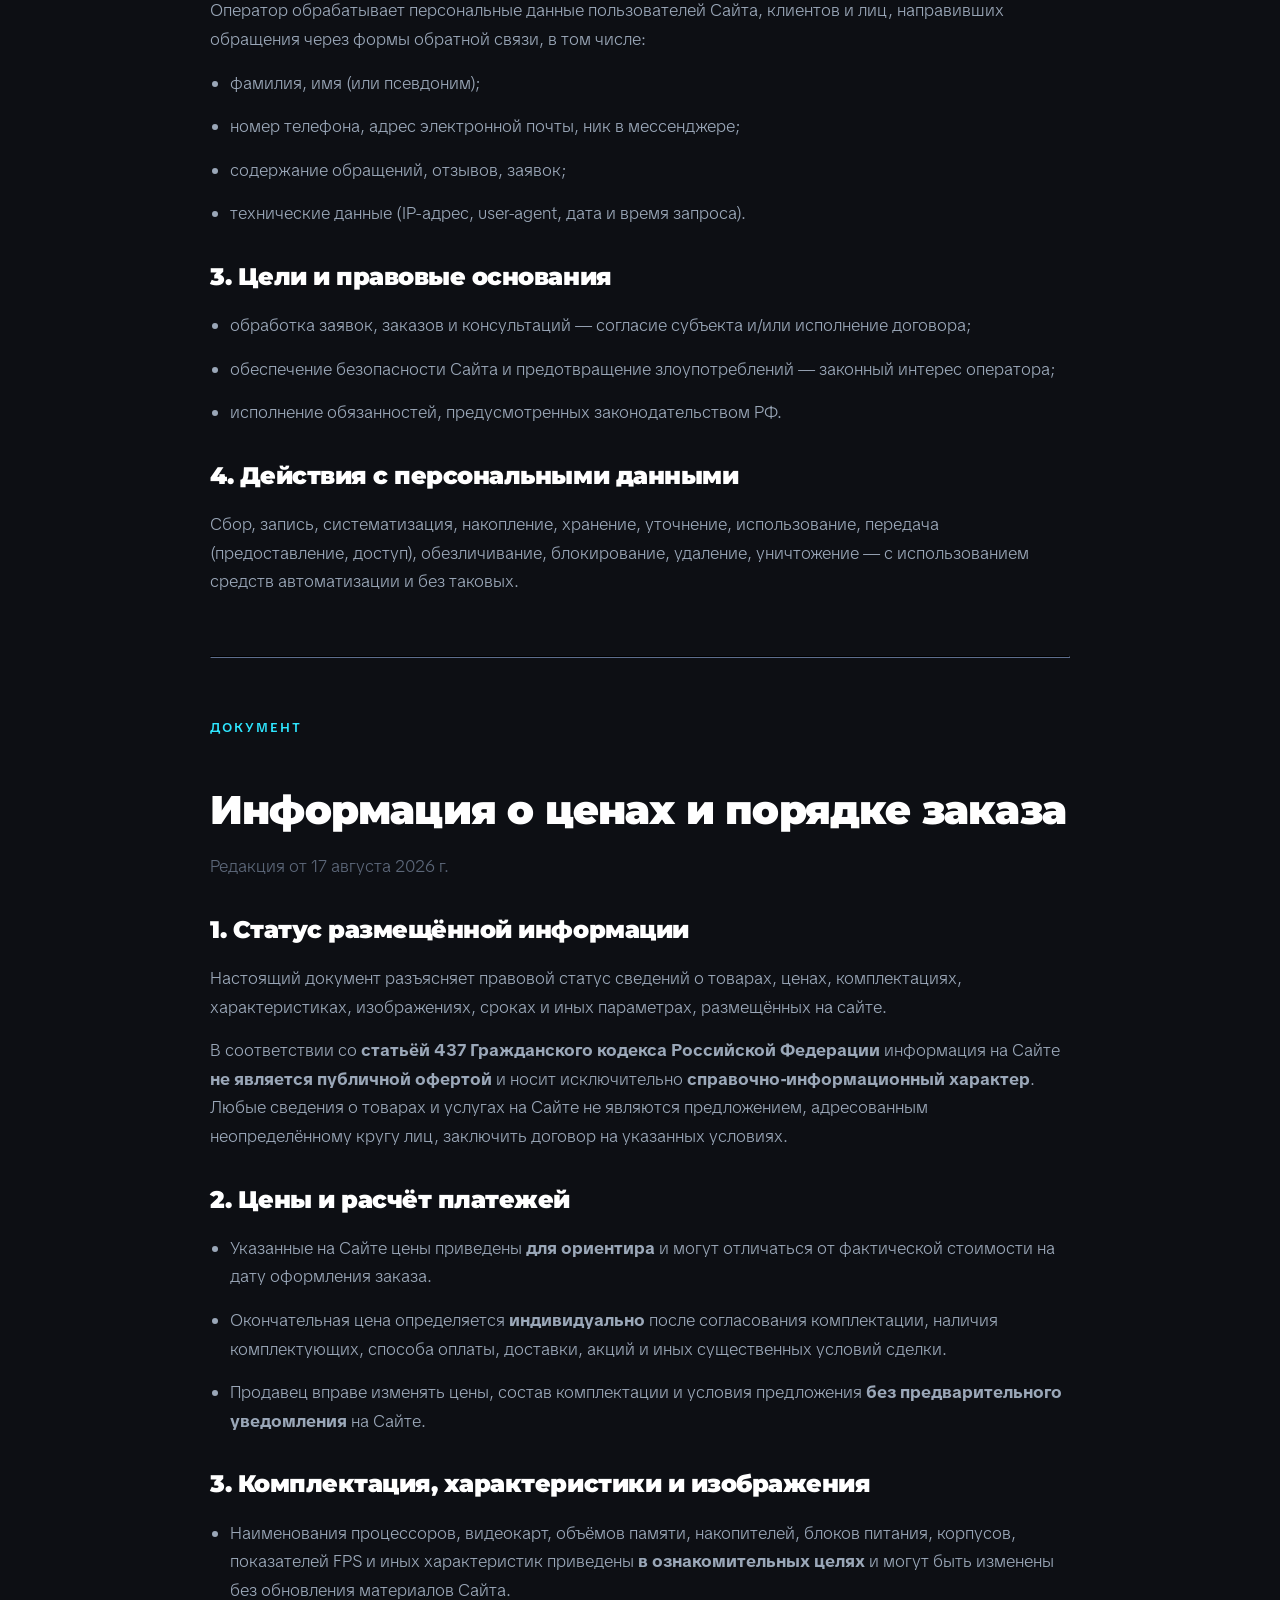
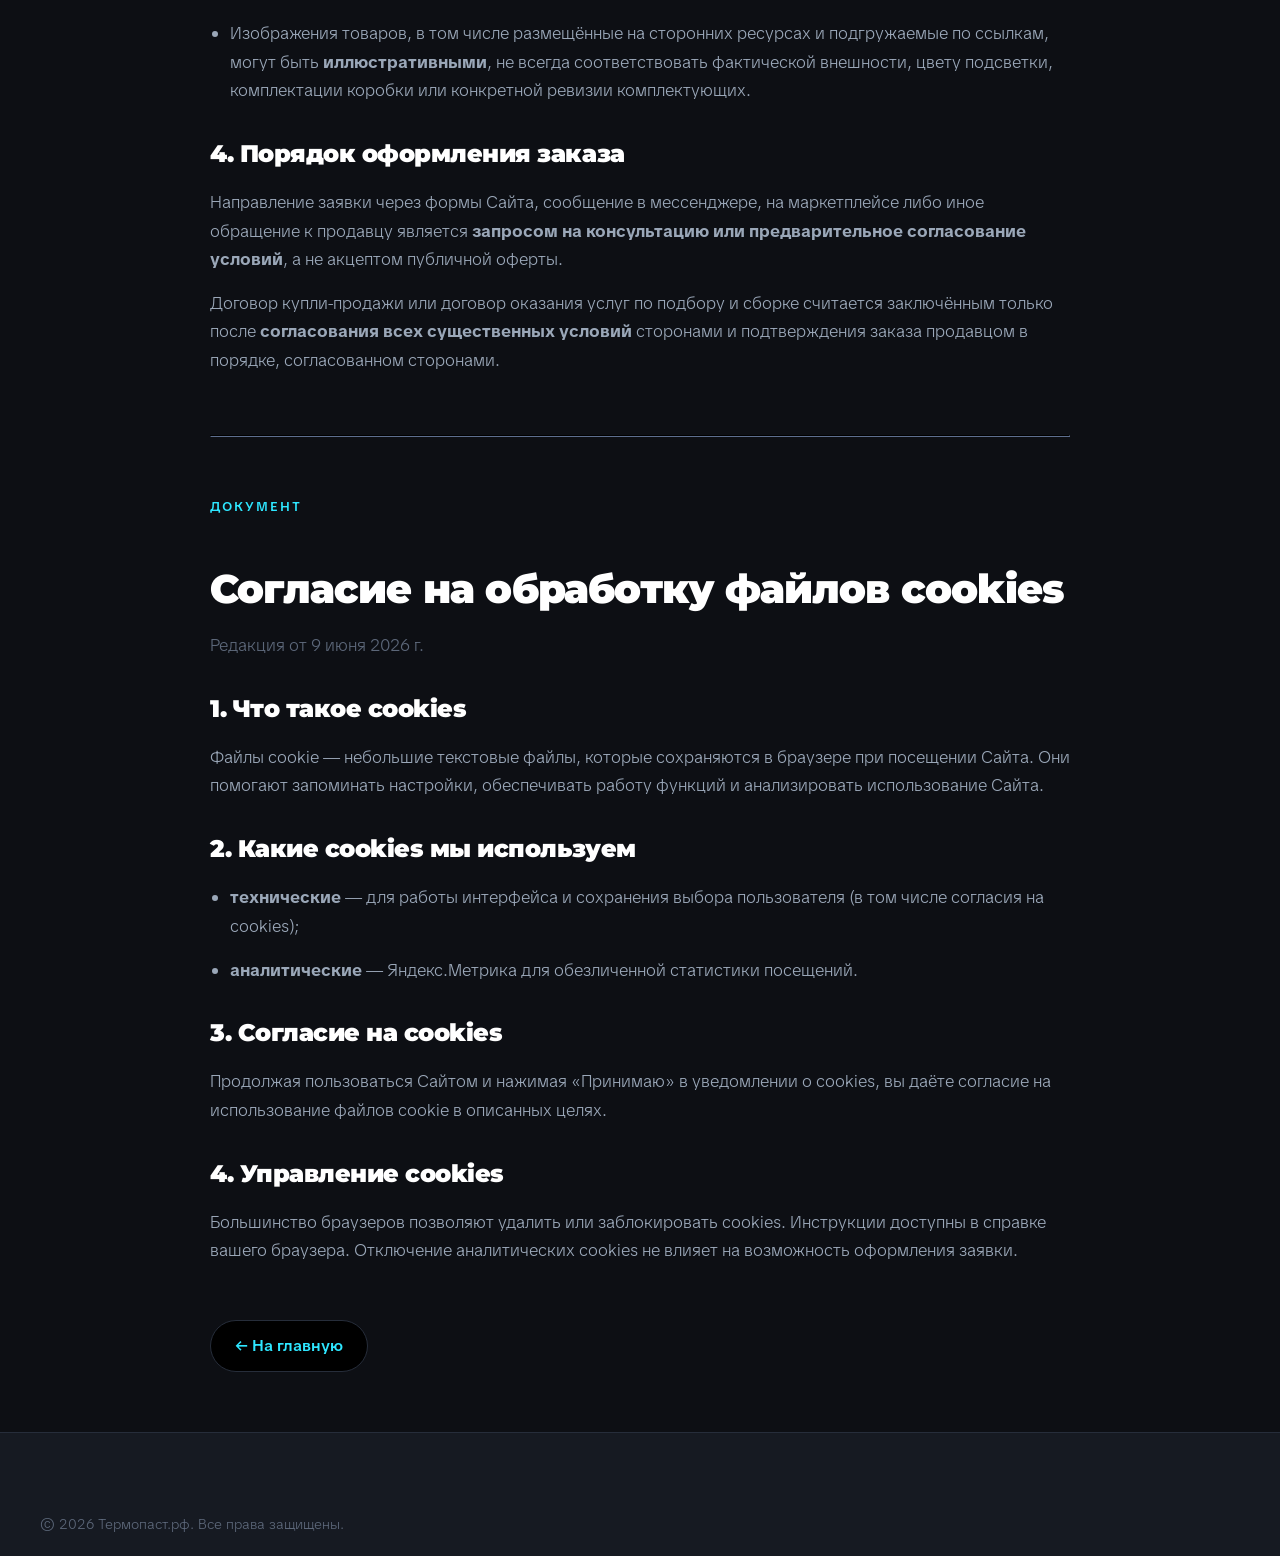
==== commit ca2ab0be: "Update docs.html" ====
--- a/docs.html
+++ b/docs.html
@@ -46,7 +46,7 @@
 
       <h2>1. Общие положения</h2>
       <p>Настоящая Политика конфиденциальности определяет порядок сбора, хранения и защиты информации о пользователях сайта и сервисов бренда «Термопаст.рф» (далее — Сайт).</p>
-      <p>Оператор: ИП Бузаков Даниил, ИНН 123456789012.</p>
+      <p>Оператор: Бузаков Даниил Алексеевич, ИНН 270608729189.</p>
 
       <h2>2. Какие сведения мы получаем</h2>
       <ul>
@@ -116,7 +116,7 @@
 
       <h2>1. Статус документа</h2>
       <p>Настоящая Политика разработана в соответствии с Федеральным законом от 27.07.2006 № 152-ФЗ «О персональных данных».</p>
-      <p>Оператор: ИП Бузаков Даниил, ИНН 123456789012, ОГРНИП 321527500058896.</p>
+      <p>Оператор: Бузаков Даниил Алексеевич, ИНН 270608729189.</p>
 
       <h2>2. Категории субъектов и данных</h2>
       <p>Оператор обрабатывает персональные данные пользователей Сайта, клиентов и лиц, направивших обращения через формы обратной связи, в том числе:</p>
@@ -202,4 +202,4 @@
   </footer>
 
 </body>
-</html>+</html>
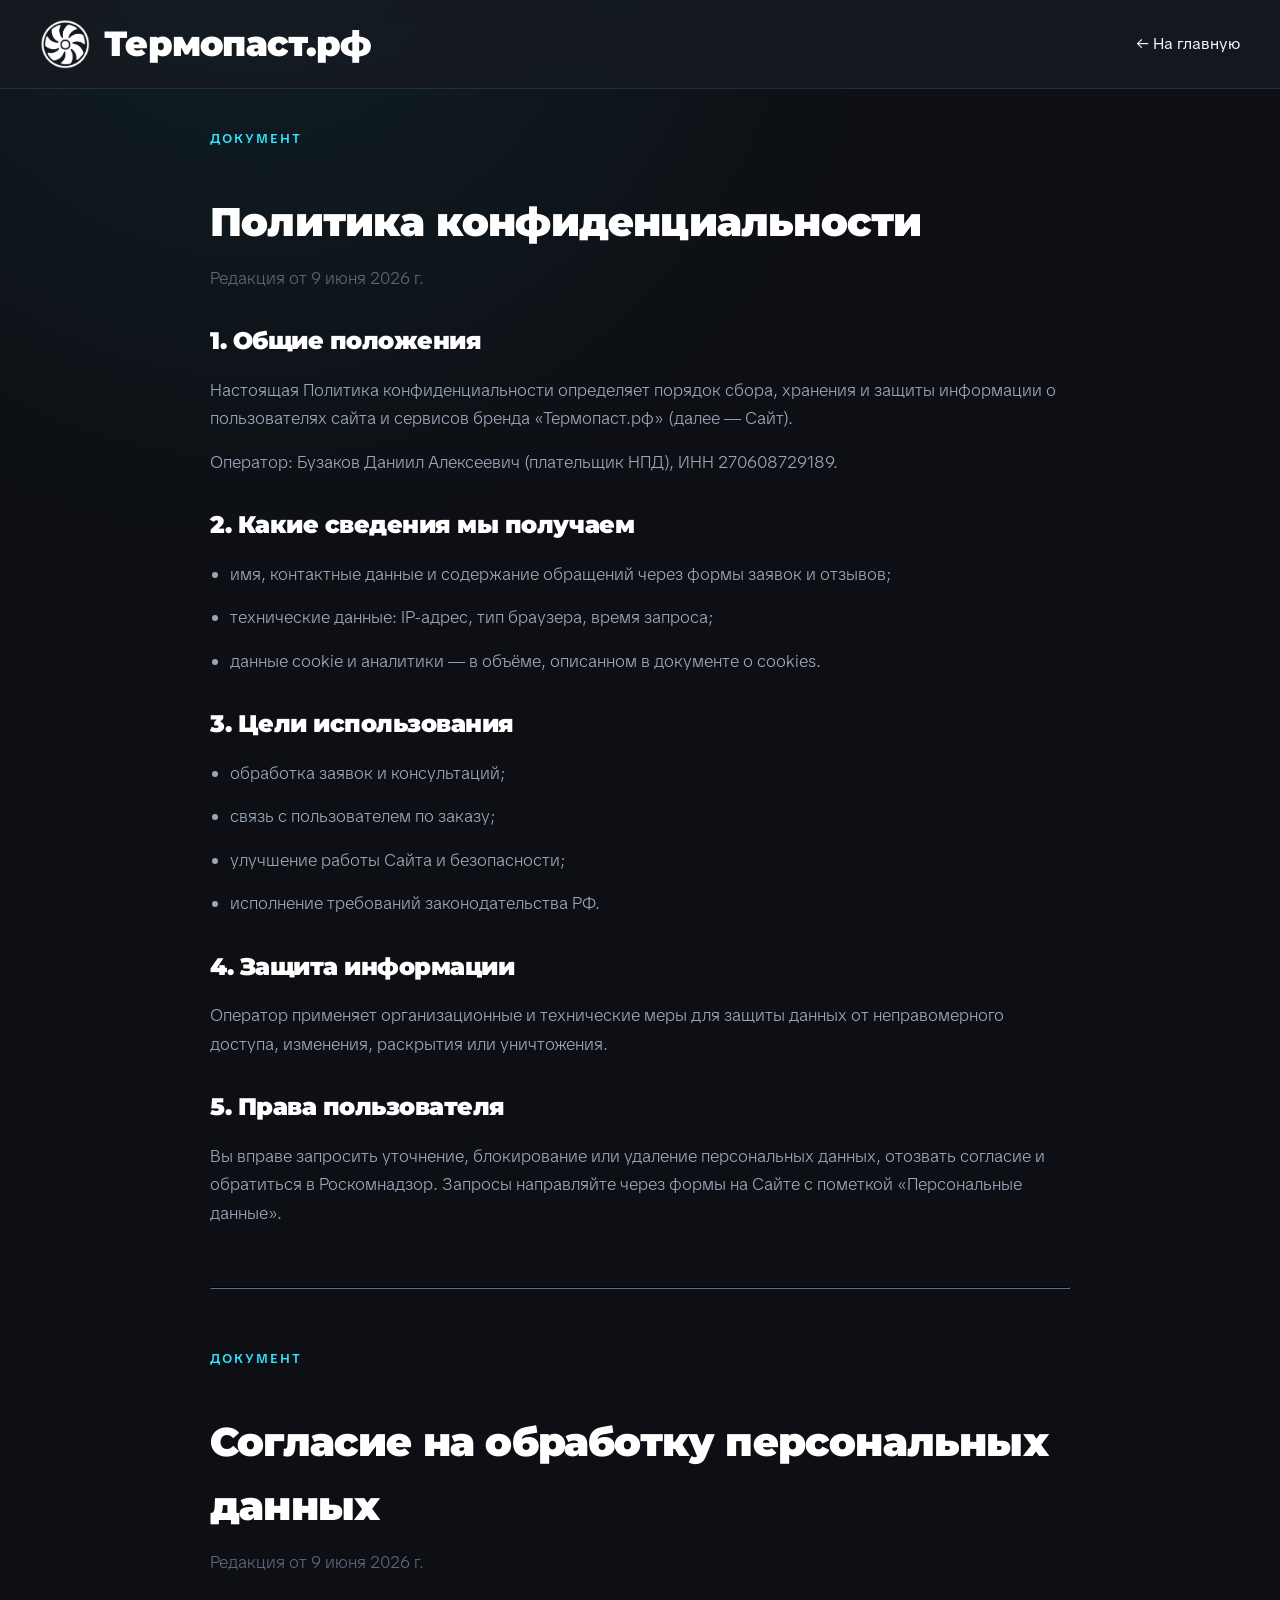
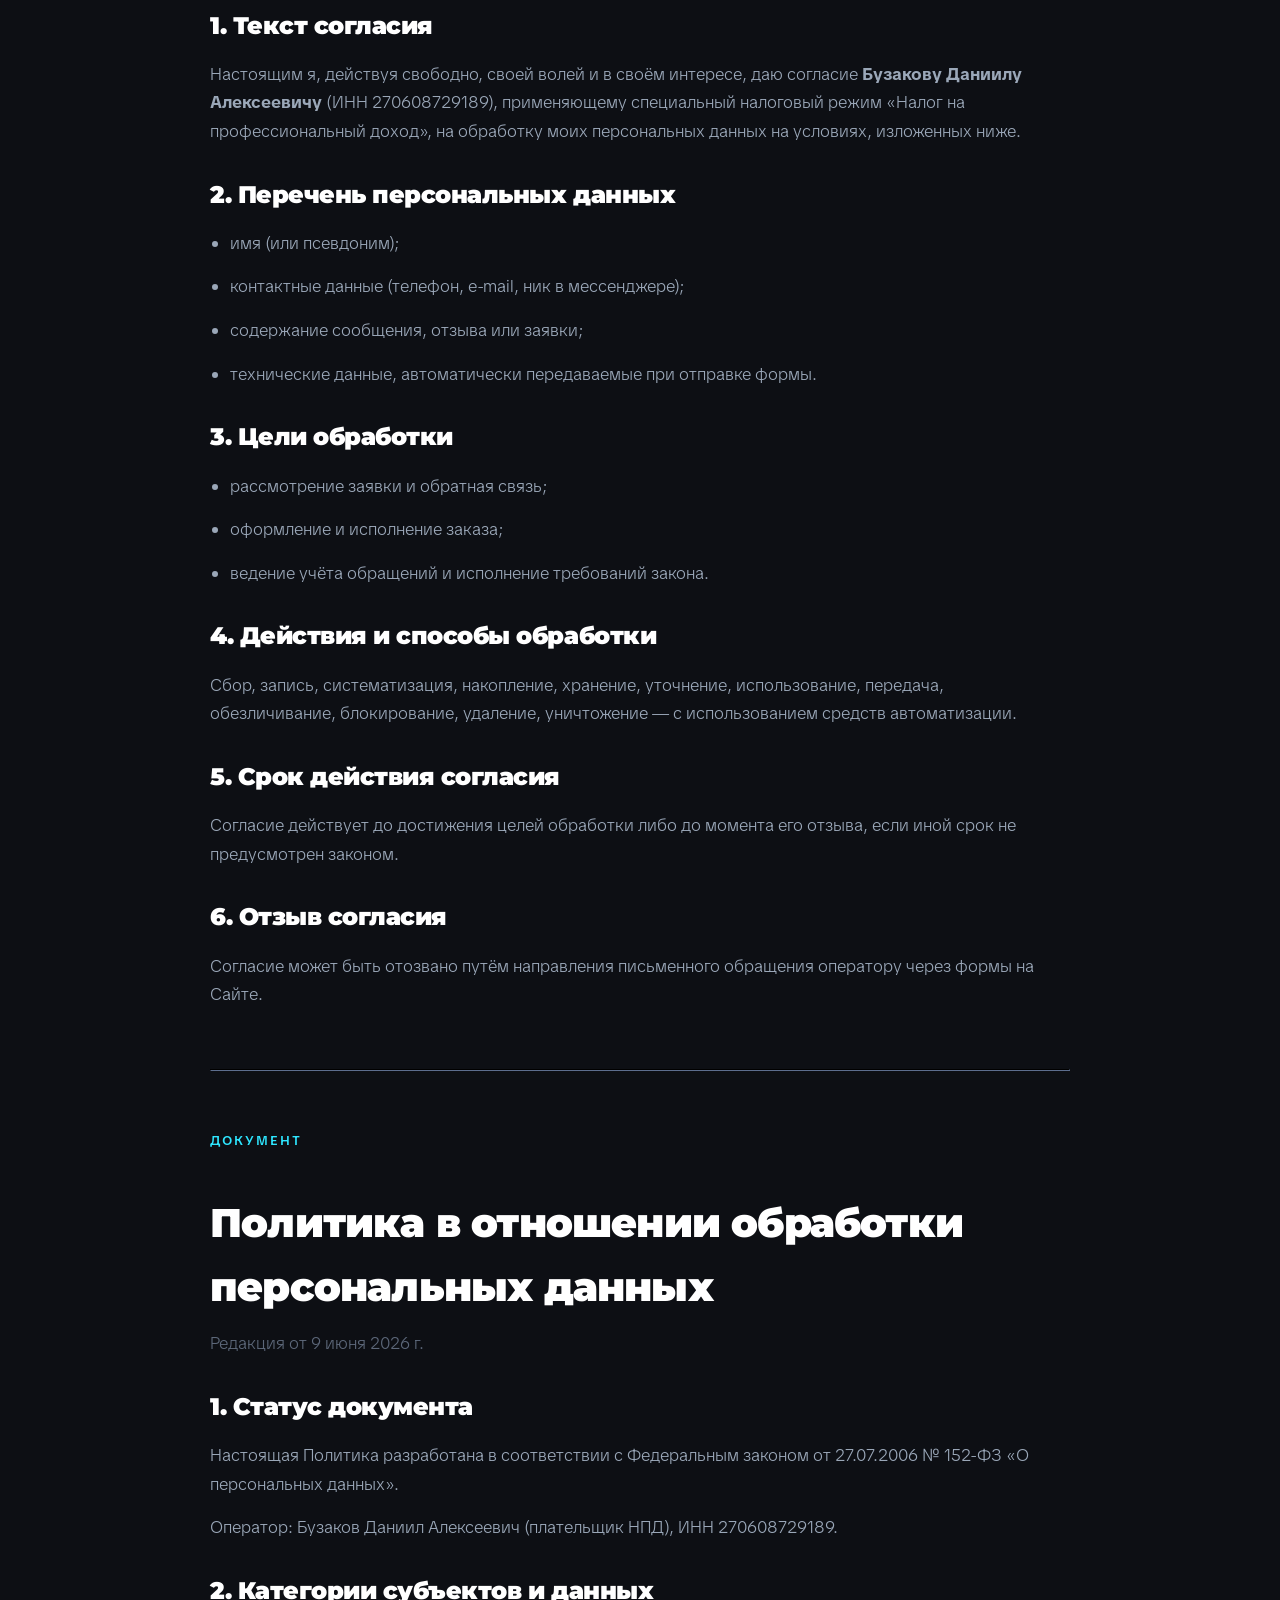
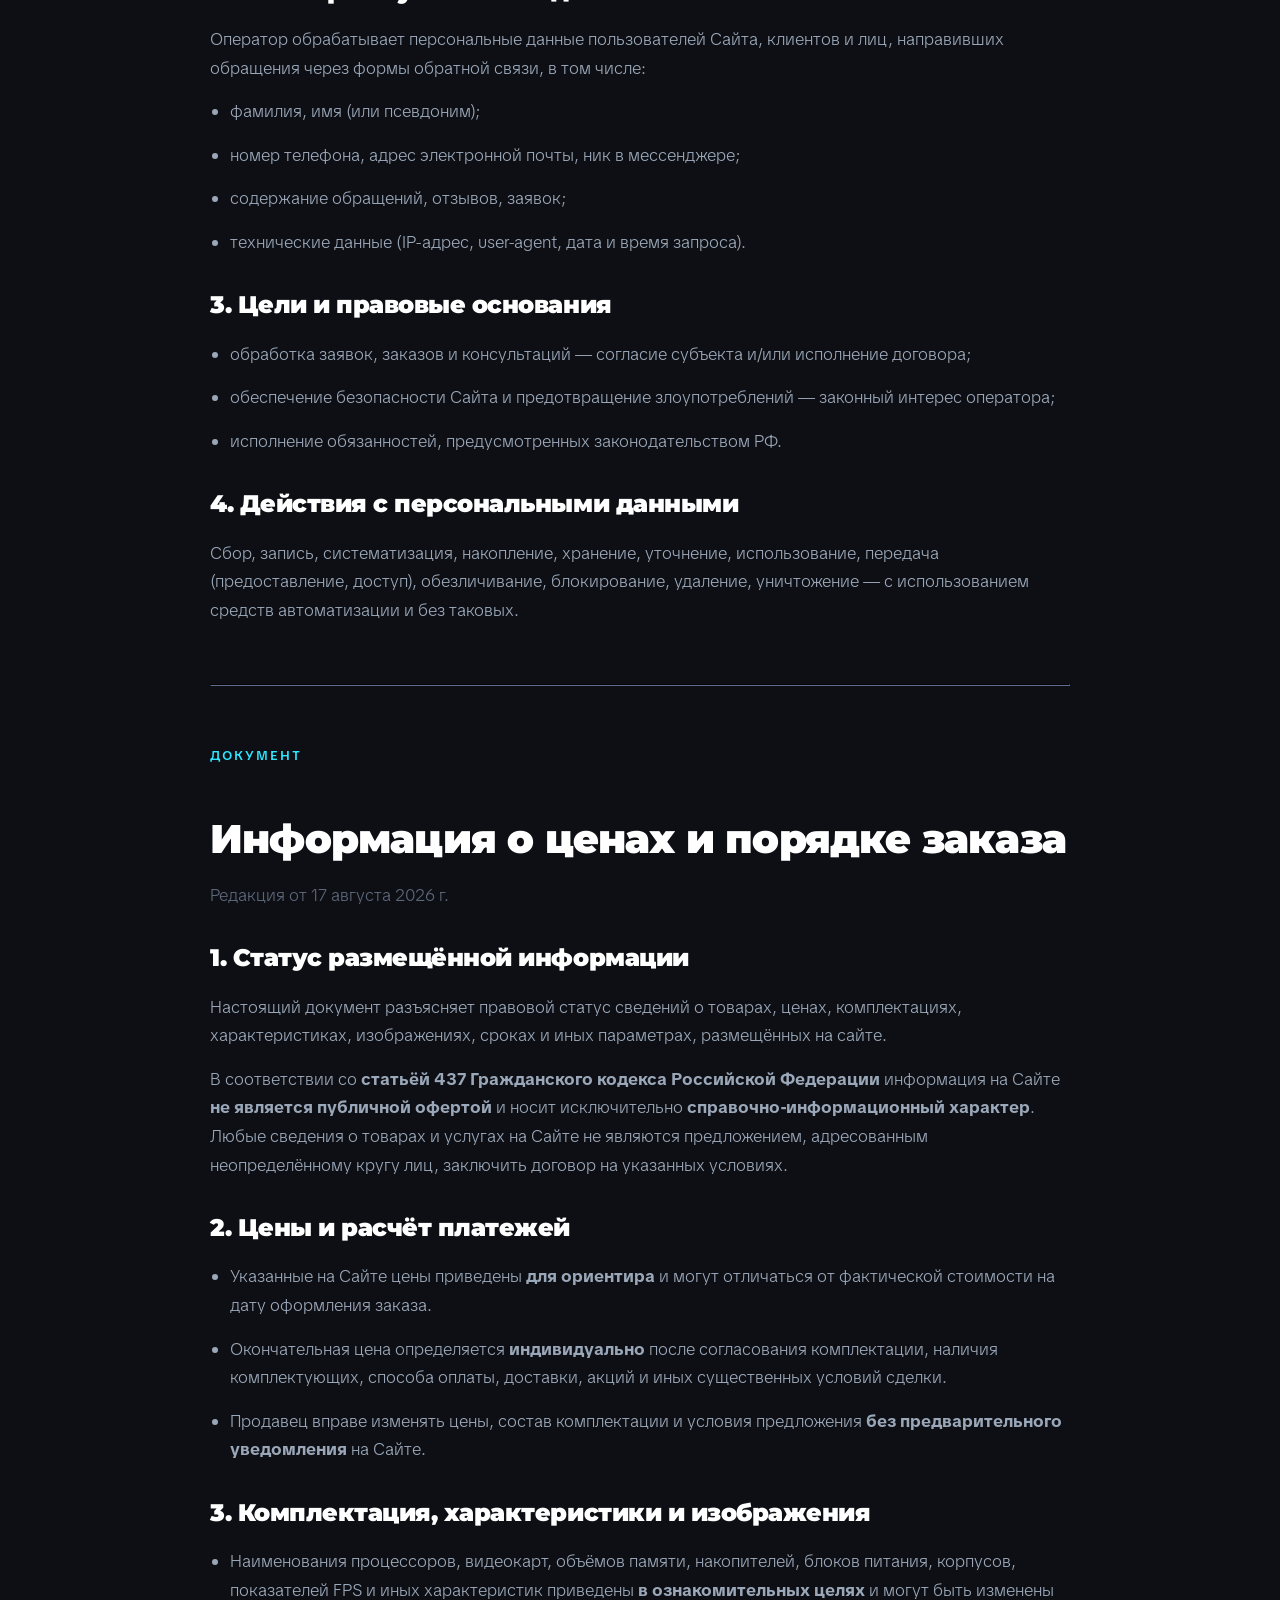
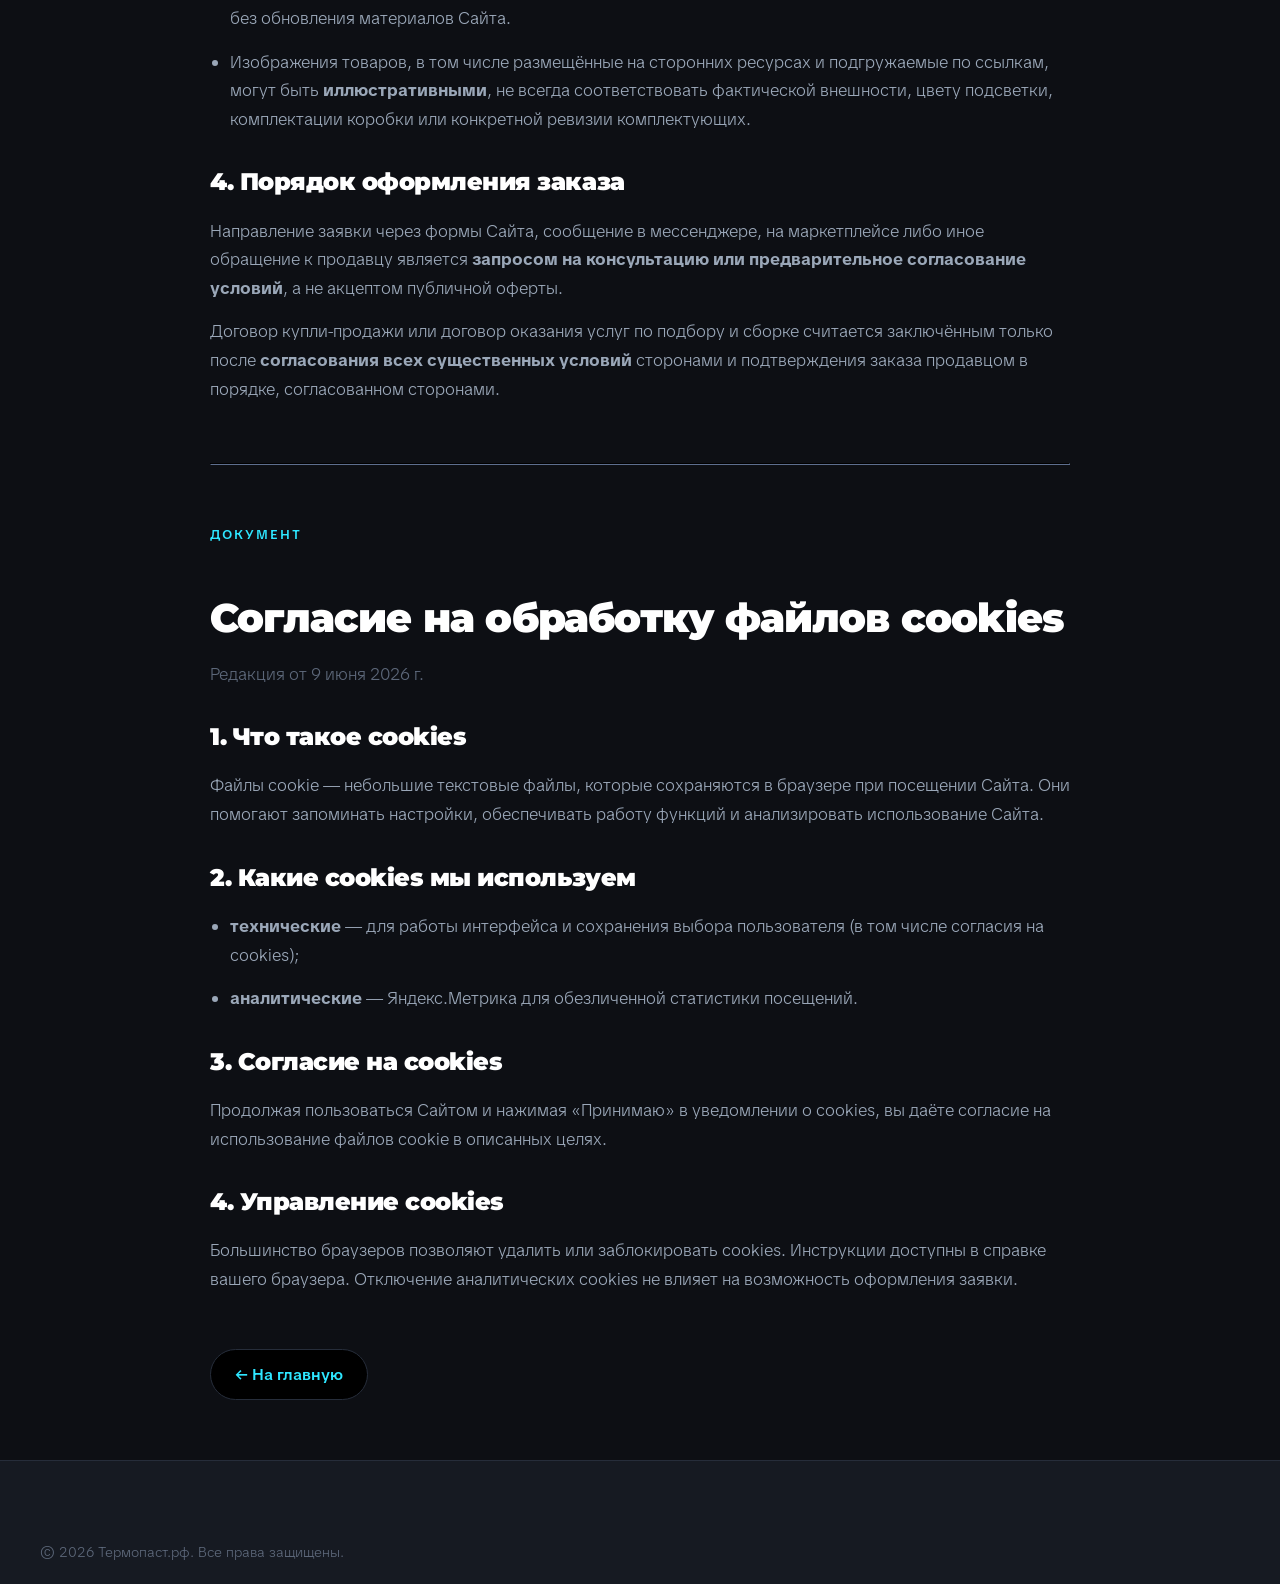
==== commit 4f57b2c3: "Update docs.html" ====
--- a/docs.html
+++ b/docs.html
@@ -46,7 +46,7 @@
 
       <h2>1. Общие положения</h2>
       <p>Настоящая Политика конфиденциальности определяет порядок сбора, хранения и защиты информации о пользователях сайта и сервисов бренда «Термопаст.рф» (далее — Сайт).</p>
-      <p>Оператор: Бузаков Даниил Алексеевич, ИНН 270608729189.</p>
+      <p>Оператор: Бузаков Даниил Алексеевич (плательщик НПД), ИНН 270608729189.</p>
 
       <h2>2. Какие сведения мы получаем</h2>
       <ul>
@@ -79,7 +79,7 @@
       <p class="doc-date">Редакция от 9 июня 2026 г.</p>
 
       <h2>1. Текст согласия</h2>
-      <p>Настоящим я, действуя свободно, своей волей и в своём интересе, даю согласие <strong>ИП Бузакову Даниилу</strong> (ИНН 123456789012) на обработку моих персональных данных на условиях, изложенных ниже.</p>
+      <p>Настоящим я, действуя свободно, своей волей и в своём интересе, даю согласие <strong>Бузакову Даниилу Алексеевичу</strong> (ИНН 270608729189), применяющему специальный налоговый режим «Налог на профессиональный доход», на обработку моих персональных данных на условиях, изложенных ниже.</p>
 
       <h2>2. Перечень персональных данных</h2>
       <ul>
@@ -116,7 +116,7 @@
 
       <h2>1. Статус документа</h2>
       <p>Настоящая Политика разработана в соответствии с Федеральным законом от 27.07.2006 № 152-ФЗ «О персональных данных».</p>
-      <p>Оператор: Бузаков Даниил Алексеевич, ИНН 270608729189.</p>
+      <p>Оператор: Бузаков Даниил Алексеевич (плательщик НПД), ИНН 270608729189.</p>
 
       <h2>2. Категории субъектов и данных</h2>
       <p>Оператор обрабатывает персональные данные пользователей Сайта, клиентов и лиц, направивших обращения через формы обратной связи, в том числе:</p>
